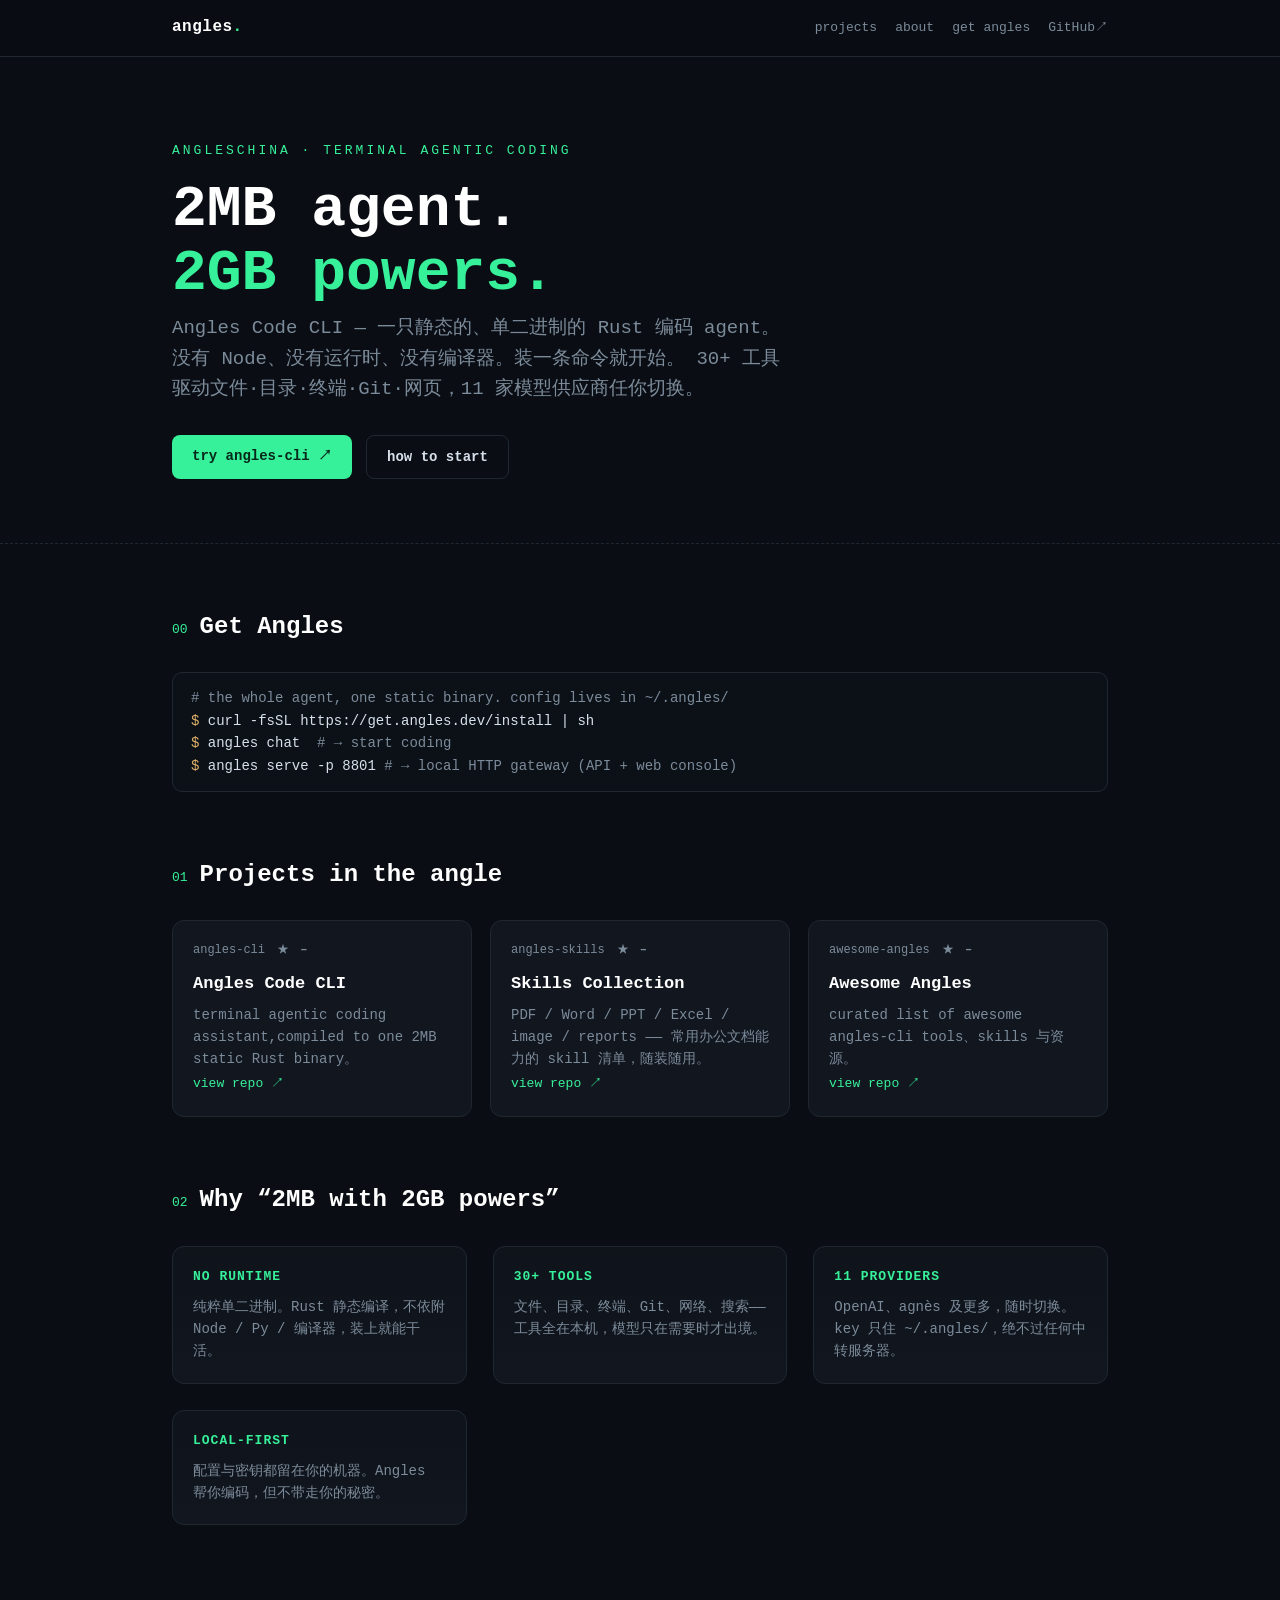
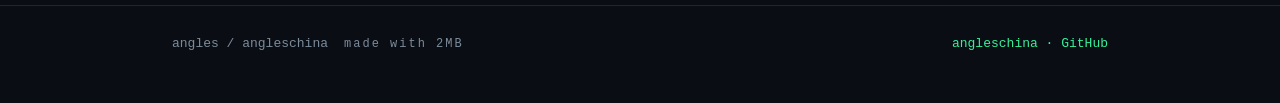
==== index.html @ 816b6ffa "org landing page for angleschina" ====
<!doctype html>
<html lang="zh-CN">
<head>
<meta charset="utf-8">
<meta name="viewport" content="width=device-width, initial-scale=1">
<title>Angles — code, uncompiled</title>
<meta name="description" content="Angles Code CLI — 2MB coding agent with 2GB powers. angleschina org home.">
<style>
  :root{
    --bg:#0a0e14; --panel:#11161f; --panel2:#0f141b;
    --fg:#d7e0ea; --dim:#7c8b9a;
    --acc:#37f09a; --acc-dim:#1aa66b; --line:#1f2831;
  }
  *{box-sizing:border-box;margin:0;padding:0}
  html{scroll-behavior:smooth}
  body{background:var(--bg);color:var(--fg);
    font-family:ui-monospace, SFMono-Regular, Menlo, Consolas, "Roboto Mono", monospace;
    line-height:1.6;}
  a{color:var(--acc);text-decoration:none}
  a:hover{text-decoration:underline}
  .wrap{max-width:980px;margin:0 auto;padding:0 22px}

  /* nav */
  header{position:sticky;top:0;z-index:5;
    background:color-mix(in srgb, var(--bg) 88%, transparent);
    backdrop-filter:blur(6px);border-bottom:1px solid var(--line);}
  .nav{display:flex;align-items:center;gap:22px;height:56px;}
  .brand{font-weight:700;letter-spacing:.5px;color:#fff}
  .brand .dot{color:var(--acc)}
  .navlinks{margin-left:auto;display:flex;gap:18px;font-size:13px}
  .navlinks a{color:var(--dim)}
  .navlinks a:hover{color:var(--fg)}

  /* hero */
  .hero{padding:84px 0 64px;border-bottom:1px dashed var(--line)}
  .kicker{color:var(--acc);font-size:13px;letter-spacing:3px}
  h1{font-size:clamp(34px,7vw,58px);line-height:1.1;
     color:#fff;margin:16px 0 8px;font-weight:800}
  h1 .grn{color:var(--acc)}
  .sub{color:var(--dim);font-size:clamp(15px,2.4vw,19px);max-width:620px}
  .cta{display:flex;gap:14px;margin-top:30px;flex-wrap:wrap}
  .btn{display:inline-block;padding:10px 20px;border-radius:8px;font-weight:600;font-size:14px}
  .btn.primary{background:var(--acc);color:#06281a}
  .btn.ghost{border:1px solid var(--line);color:var(--fg)}
  .btn.ghost:hover{background:var(--panel2)}

  /* install */
  .code{background:#0c1118;border:1px solid var(--line);border-radius:10px;
    padding:14px 18px;overflow-x:auto;margin-top:8px;font-size:14px}
  .code .cm{color:var(--dim)}
  .code .pr{color:#e0b26a}

  /* section heading */
  .sec{margin:64px 0 26px;display:flex;align-items:baseline;gap:12px}
  .sec h2{color:#fff;font-size:24px}
  .sec .idx{color:var(--acc);font-size:13px}

  /* cards */
  .cards{display:grid;grid-template-columns:repeat(auto-fit,minmax(260px,1fr));gap:18px}
  .card{background:var(--panel);border:1px solid var(--line);border-radius:12px;
    padding:20px;transition:transform .15s ease, border-color .15s ease}
  .card:hover{transform:translateY(-3px);border-color:var(--acc-dim)}
  .card h3{margin:8px 0 6px;font-size:17px;color:#fff}
  .card .meta{display:flex;gap:12px;color:var(--dim);font-size:12px;margin-bottom:10px}
  .card p{color:var(--dim);font-size:14px;min-height:44px}
  .card a.more{font-size:13px}

  /* about / philosophy */
  .about{display:grid;grid-template-columns:repeat(auto-fit,minmax(240px,1fr));gap:26px}
  .tile{border:1px solid var(--line);border-radius:12px;padding:20px;background:
    linear-gradient(180deg,var(--panel2),var(--panel))}
  .tile b{color:var(--acc);display:block;margin-bottom:8px;font-size:13px;
    letter-spacing:1px}
  .tile span{display:block;color:var(--dim);font-size:14px}

  footer{border-top:1px solid var(--line);margin-top:80px;padding:28px 0 48px;
    color:var(--dim);font-size:13px}
  footer .wrap{display:flex;flex-wrap:wrap;gap:16px;align-items:center}
  .pull{color:var(--dim);letter-spacing:2px;font-size:12px}
  .starcount{color:var(--dim);font-size:12px}

  @media(max-width:640px){
    .navlinks{font-size:12px;gap:12px}
    .sub{max-width:100%}
  }
</style>
</head>
<body>

<header>
  <div class="wrap nav">
    <div class="brand">angles<span class="dot">.</span></div>
    <nav class="navlinks">
      <a href="#projects">projects</a>
      <a href="#about">about</a>
      <a href="#start">get angles</a>
      <a href="https://github.com/angleschina">GitHub&nearr;</a>
    </nav>
  </div>
</header>

<section class="hero">
  <div class="wrap">
    <div class="kicker">ANGLESCHINA · TERMINAL AGENTIC CODING</div>
    <h1>2MB agent.<br><span class="grn">2GB powers.</span></h1>
    <p class="sub">Angles Code CLI — 一只静态的、单二进制的 Rust 编码 agent。
    没有 Node、没有运行时、没有编译器。装一条命令就开始。
    30+ 工具驱动文件·目录·终端·Git·网页，11 家模型供应商任你切换。</p>
    <div class="cta">
      <a class="btn primary" href="https://github.com/angleschina/angles-cli" id="cta-cli">try angles-cli &nearr;</a>
      <a class="btn ghost" href="#start">how to start</a>
    </div>
  </div>
</section>

<section id="start">
  <div class="wrap">
    <div class="sec"><span class="idx">00</span><h2>Get Angles</h2></div>
    <div class="code">
      <span class="cm"># the whole agent, one static binary. config lives in ~/.angles/</span><br>
      <span class="pr">$</span> curl -fsSL https://get.angles.dev/install | sh<br>
      <span class="pr">$</span> angles chat<span class="cm">   &nbsp;# → start coding</span><br>
      <span class="pr">$</span> angles serve -p 8801<span class="cm">  # → local HTTP gateway (API + web console)</span>
    </div>
  </div>
</section>

<section id="projects">
  <div class="wrap">
    <div class="sec"><span class="idx">01</span><h2>Projects in the angle</h2></div>
    <div class="cards">
      <div class="card">
        <div class="meta"><span>angles-cli</span><span class="pull">★ <b data-repo="angles-cli">–</b></span></div>
        <h3>Angles Code CLI</h3>
        <p>terminal agentic coding assistant,compiled to one 2MB static Rust binary。</p>
        <a class="more" href="https://github.com/angleschina/angles-cli">view repo &nearr;</a>
      </div>
      <div class="card">
        <div class="meta"><span>angles-skills</span><span class="pull">★ <b data-repo="angles-skills">–</b></span></div>
        <h3>Skills Collection</h3>
        <p>PDF / Word / PPT / Excel / image / reports —— 常用办公文档能力的 skill 清单，随装随用。</p>
        <a class="more" href="https://github.com/angleschina/angles-skills">view repo &nearr;</a>
      </div>
      <div class="card">
        <div class="meta"><span>awesome-angles</span><span class="pull">★ <b data-repo="awesome-angles">–</b></span></div>
        <h3>Awesome Angles</h3>
        <p>curated list of awesome angles-cli tools、skills 与资源。</p>
        <a class="more" href="https://github.com/angleschina/awesome-angles">view repo &nearr;</a>
      </div>
    </div>
  </div>
</section>

<section id="about">
  <div class="wrap">
    <div class="sec"><span class="idx">02</span><h2>Why &ldquo;2MB with 2GB powers&rdquo;</h2></div>
    <div class="about">
      <div class="tile"><b>NO RUNTIME</b><span>纯粹单二进制。Rust 静态编译，不依附 Node / Py / 编译器，装上就能干活。</span></div>
      <div class="tile"><b>30+ TOOLS</b><span>文件、目录、终端、Git、网络、搜索——工具全在本机，模型只在需要时才出境。</span></div>
      <div class="tile"><b>11 PROVIDERS</b><span>OpenAI、agnès 及更多，随时切换。key 只住 ~/.angles/，绝不过任何中转服务器。</span></div>
      <div class="tile"><b>LOCAL-FIRST</b><span>配置与密钥都留在你的机器。Angles 帮你编码，但不带走你的秘密。</span></div>
    </div>
  </div>
</section>

<footer>
  <div class="wrap">
    <span>angles / angleschina<span class="starcount"></span></span>
    <span class="pull" aria-hidden="true">made with 2MB</span>
    <a href="https://github.com/angleschina" style="margin-left:auto">angleschina · GitHub</a>
  </div>
</footer>

<script>
  // 渐进增强：从 GitHub API 拉取各仓库 star 数填充于卡内
  const repos = ['angles-cli','angles-skills','awesome-angles'];
  repos.forEach(r => {
    fetch('https://api.github.com/repos/angleschina/'+r)
      .then(x=>x.json())
      .then(j=>{const el=document.querySelector(`[data-repo="${r}"]`);
         if(el&&j.stargazers_count!=null)el.textContent=j.stargazers_count;})
      .catch(()=>{});
  });
</script>
</body>
</html>
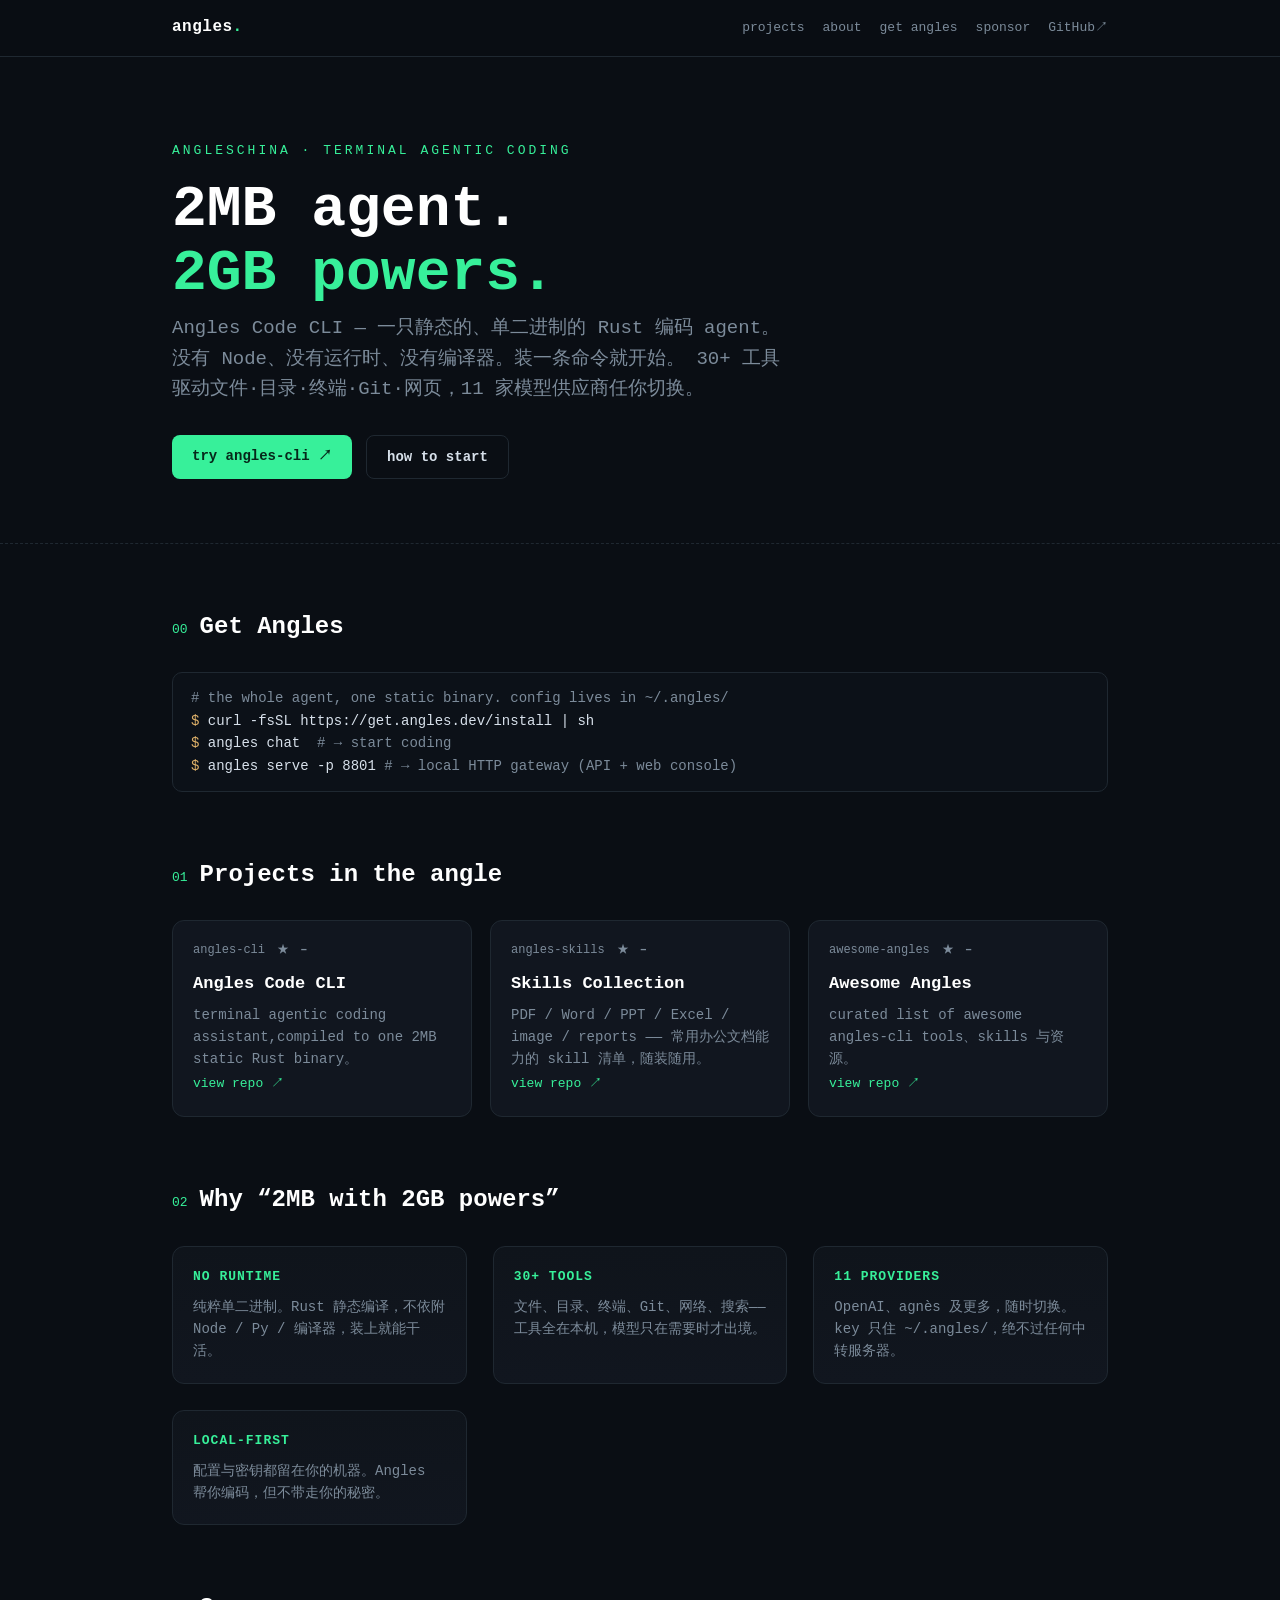
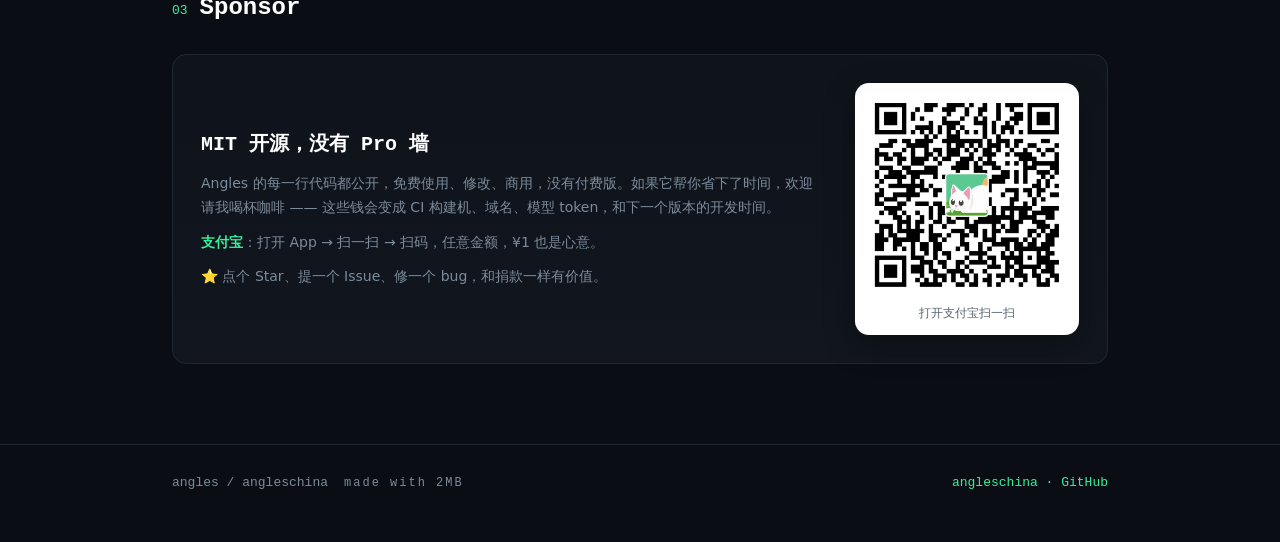
==== commit 72709249: "feat: add sponsor section with Alipay QR" ====
--- a/index.html
+++ b/index.html
@@ -79,9 +79,25 @@
   .pull{color:var(--dim);letter-spacing:2px;font-size:12px}
   .starcount{color:var(--dim);font-size:12px}
 
+  /* sponsor */
+  .sponsor{display:grid;grid-template-columns:1fr auto;gap:36px;align-items:center;
+    border:1px solid var(--line);border-radius:14px;padding:28px;
+    background:linear-gradient(180deg,var(--panel2),var(--panel))}
+  .sponsor h3{color:#fff;font-size:20px;margin-bottom:4px}
+  .sponsor p{color:var(--dim);font-size:14px;margin-top:10px;
+    font-family:ui-sans-serif,system-ui,-apple-system,sans-serif;line-height:1.75}
+  .sponsor p b{color:var(--acc)}
+  .qr{background:#fff;border-radius:14px;padding:12px;width:224px;flex:none;
+    box-shadow:0 10px 30px rgba(0,0,0,.35)}
+  .qr img{display:block;width:200px;height:200px;border-radius:6px}
+  .qr figcaption{color:#5a6472;font-size:12px;text-align:center;padding-top:9px;
+    font-family:ui-sans-serif,system-ui,-apple-system,sans-serif}
+
   @media(max-width:640px){
     .navlinks{font-size:12px;gap:12px}
     .sub{max-width:100%}
+    .sponsor{grid-template-columns:1fr;gap:22px}
+    .qr{margin:0 auto}
   }
 </style>
 </head>
@@ -94,6 +110,7 @@
       <a href="#projects">projects</a>
       <a href="#about">about</a>
       <a href="#start">get angles</a>
+      <a href="#donate">sponsor</a>
       <a href="https://github.com/angleschina">GitHub&nearr;</a>
     </nav>
   </div>
@@ -159,6 +176,24 @@
       <div class="tile"><b>30+ TOOLS</b><span>文件、目录、终端、Git、网络、搜索——工具全在本机，模型只在需要时才出境。</span></div>
       <div class="tile"><b>11 PROVIDERS</b><span>OpenAI、agnès 及更多，随时切换。key 只住 ~/.angles/，绝不过任何中转服务器。</span></div>
       <div class="tile"><b>LOCAL-FIRST</b><span>配置与密钥都留在你的机器。Angles 帮你编码，但不带走你的秘密。</span></div>
+    </div>
+  </div>
+</section>
+
+<section id="donate">
+  <div class="wrap">
+    <div class="sec"><span class="idx">03</span><h2>Sponsor</h2></div>
+    <div class="sponsor">
+      <div>
+        <h3>MIT 开源，没有 Pro 墙</h3>
+        <p>Angles 的每一行代码都公开，免费使用、修改、商用，没有付费版。如果它帮你省下了时间，欢迎请我喝杯咖啡 —— 这些钱会变成 CI 构建机、域名、模型 token，和下一个版本的开发时间。</p>
+        <p><b>支付宝</b>：打开 App → 扫一扫 → 扫码，任意金额，¥1 也是心意。</p>
+        <p>⭐ 点个 Star、提一个 Issue、修一个 bug，和捐款一样有价值。</p>
+      </div>
+      <figure class="qr">
+        <img src="assets/alipay-qr.png" alt="支付宝赞赏码" width="200" height="200">
+        <figcaption>打开支付宝扫一扫</figcaption>
+      </figure>
     </div>
   </div>
 </section>
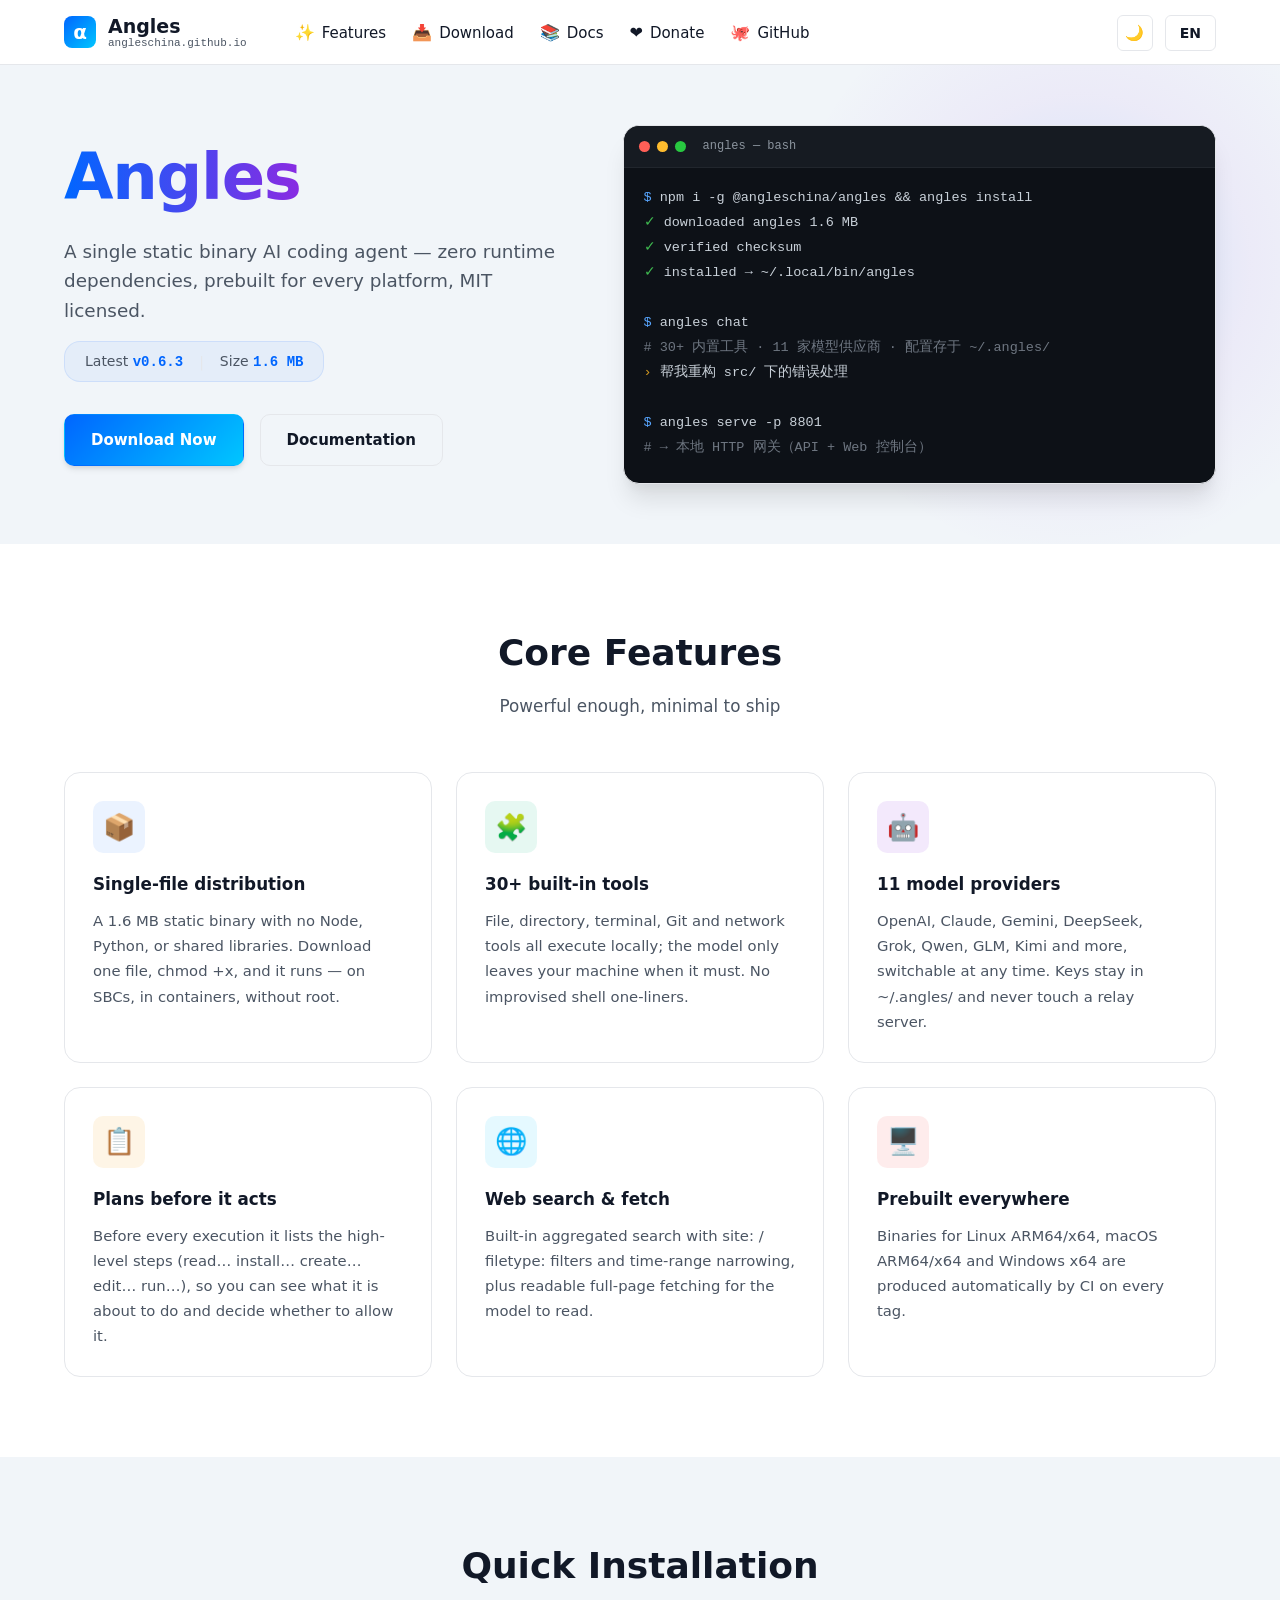
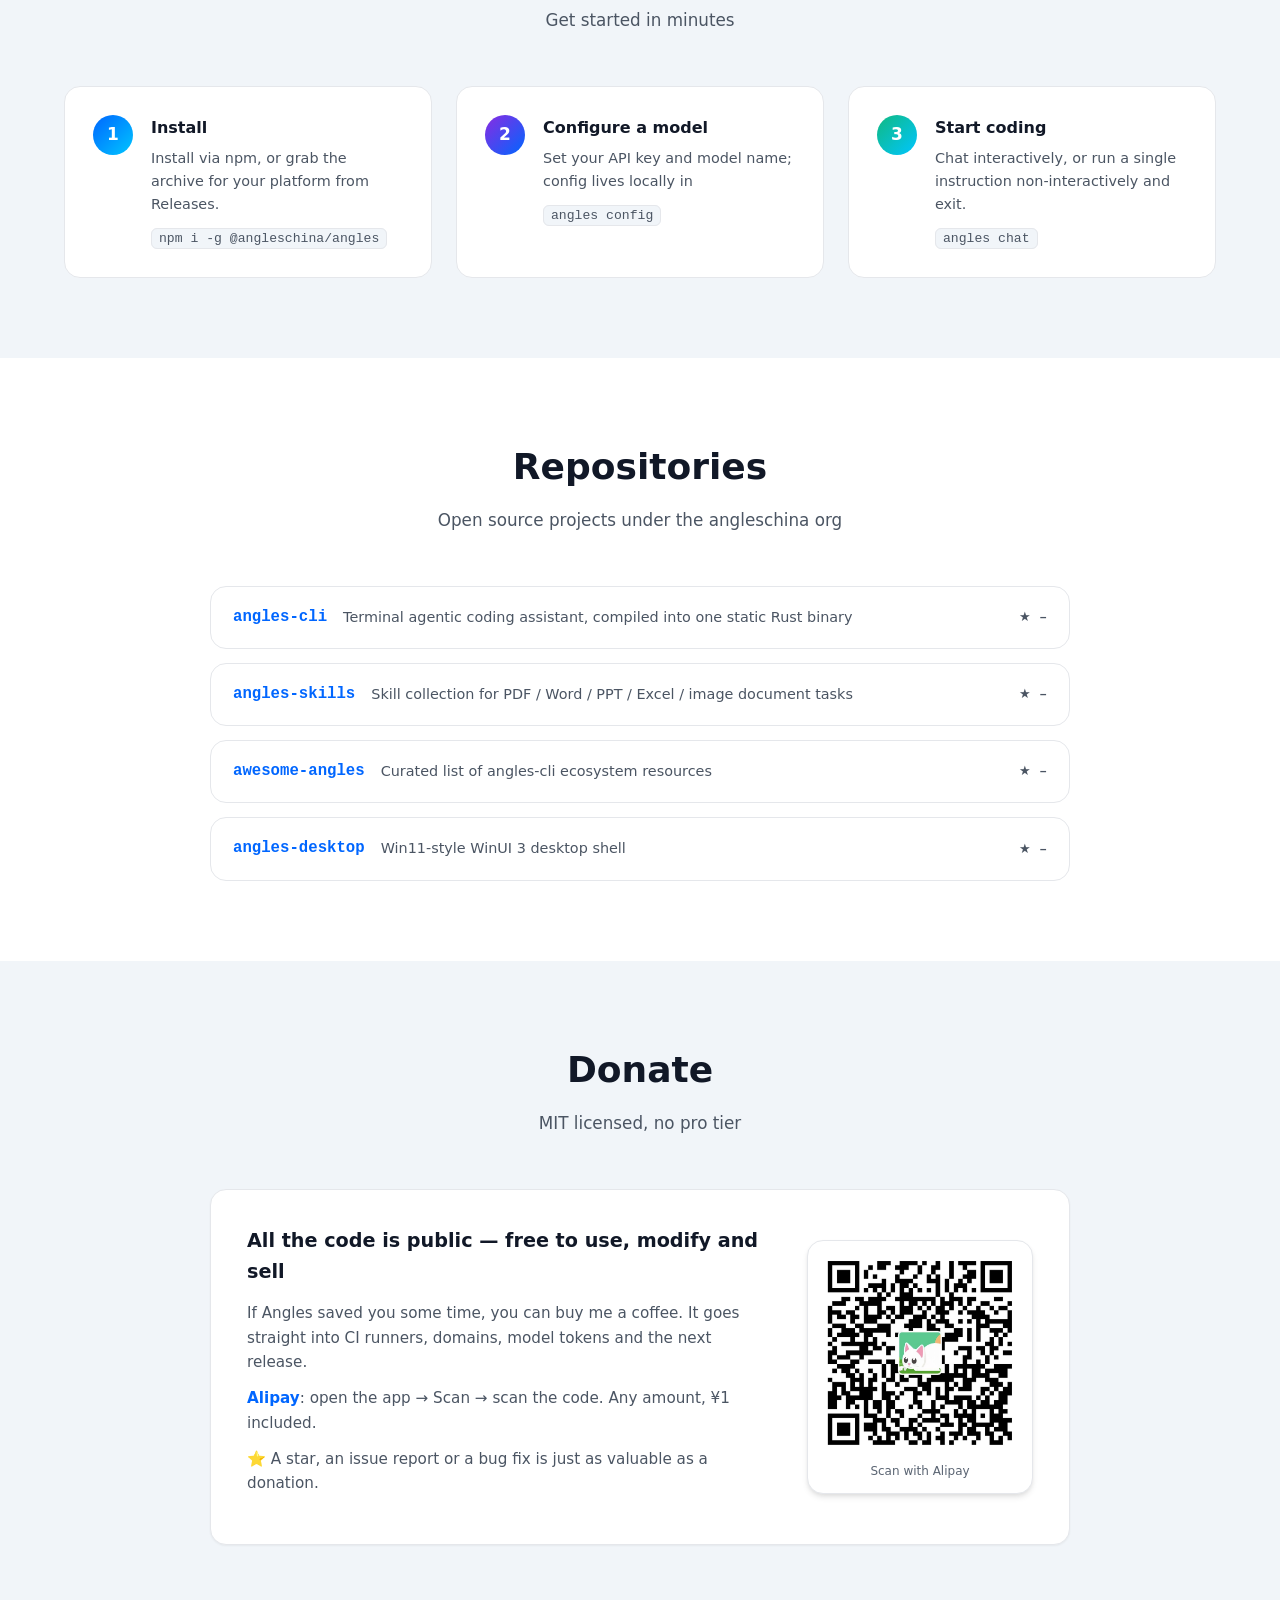
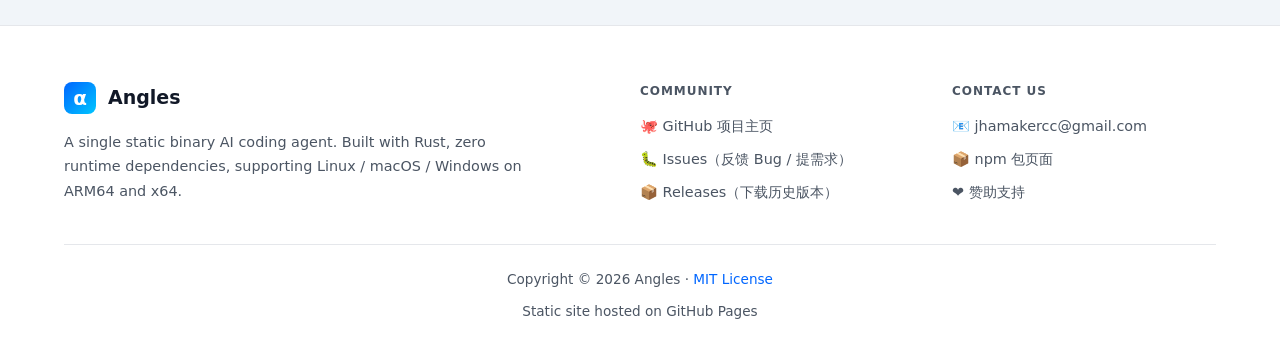
==== commit 21386cea: "style: redesign landing page in wslui.com style - 浅色底 + 蓝色主色设计系统（CSS 变量，含暗色主题） - 顶栏：logo + emoji 导航 " ====
--- a/index.html
+++ b/index.html
@@ -1,221 +1,415 @@
 <!doctype html>
-<html lang="zh-CN">
+<html lang="zh-CN" data-theme="light">
 <head>
 <meta charset="utf-8">
 <meta name="viewport" content="width=device-width, initial-scale=1">
-<title>Angles — code, uncompiled</title>
-<meta name="description" content="Angles Code CLI — 2MB coding agent with 2GB powers. angleschina org home.">
-<style>
-  :root{
-    --bg:#0a0e14; --panel:#11161f; --panel2:#0f141b;
-    --fg:#d7e0ea; --dim:#7c8b9a;
-    --acc:#37f09a; --acc-dim:#1aa66b; --line:#1f2831;
-  }
-  *{box-sizing:border-box;margin:0;padding:0}
-  html{scroll-behavior:smooth}
-  body{background:var(--bg);color:var(--fg);
-    font-family:ui-monospace, SFMono-Regular, Menlo, Consolas, "Roboto Mono", monospace;
-    line-height:1.6;}
-  a{color:var(--acc);text-decoration:none}
-  a:hover{text-decoration:underline}
-  .wrap{max-width:980px;margin:0 auto;padding:0 22px}
-
-  /* nav */
-  header{position:sticky;top:0;z-index:5;
-    background:color-mix(in srgb, var(--bg) 88%, transparent);
-    backdrop-filter:blur(6px);border-bottom:1px solid var(--line);}
-  .nav{display:flex;align-items:center;gap:22px;height:56px;}
-  .brand{font-weight:700;letter-spacing:.5px;color:#fff}
-  .brand .dot{color:var(--acc)}
-  .navlinks{margin-left:auto;display:flex;gap:18px;font-size:13px}
-  .navlinks a{color:var(--dim)}
-  .navlinks a:hover{color:var(--fg)}
-
-  /* hero */
-  .hero{padding:84px 0 64px;border-bottom:1px dashed var(--line)}
-  .kicker{color:var(--acc);font-size:13px;letter-spacing:3px}
-  h1{font-size:clamp(34px,7vw,58px);line-height:1.1;
-     color:#fff;margin:16px 0 8px;font-weight:800}
-  h1 .grn{color:var(--acc)}
-  .sub{color:var(--dim);font-size:clamp(15px,2.4vw,19px);max-width:620px}
-  .cta{display:flex;gap:14px;margin-top:30px;flex-wrap:wrap}
-  .btn{display:inline-block;padding:10px 20px;border-radius:8px;font-weight:600;font-size:14px}
-  .btn.primary{background:var(--acc);color:#06281a}
-  .btn.ghost{border:1px solid var(--line);color:var(--fg)}
-  .btn.ghost:hover{background:var(--panel2)}
-
-  /* install */
-  .code{background:#0c1118;border:1px solid var(--line);border-radius:10px;
-    padding:14px 18px;overflow-x:auto;margin-top:8px;font-size:14px}
-  .code .cm{color:var(--dim)}
-  .code .pr{color:#e0b26a}
-
-  /* section heading */
-  .sec{margin:64px 0 26px;display:flex;align-items:baseline;gap:12px}
-  .sec h2{color:#fff;font-size:24px}
-  .sec .idx{color:var(--acc);font-size:13px}
-
-  /* cards */
-  .cards{display:grid;grid-template-columns:repeat(auto-fit,minmax(260px,1fr));gap:18px}
-  .card{background:var(--panel);border:1px solid var(--line);border-radius:12px;
-    padding:20px;transition:transform .15s ease, border-color .15s ease}
-  .card:hover{transform:translateY(-3px);border-color:var(--acc-dim)}
-  .card h3{margin:8px 0 6px;font-size:17px;color:#fff}
-  .card .meta{display:flex;gap:12px;color:var(--dim);font-size:12px;margin-bottom:10px}
-  .card p{color:var(--dim);font-size:14px;min-height:44px}
-  .card a.more{font-size:13px}
-
-  /* about / philosophy */
-  .about{display:grid;grid-template-columns:repeat(auto-fit,minmax(240px,1fr));gap:26px}
-  .tile{border:1px solid var(--line);border-radius:12px;padding:20px;background:
-    linear-gradient(180deg,var(--panel2),var(--panel))}
-  .tile b{color:var(--acc);display:block;margin-bottom:8px;font-size:13px;
-    letter-spacing:1px}
-  .tile span{display:block;color:var(--dim);font-size:14px}
-
-  footer{border-top:1px solid var(--line);margin-top:80px;padding:28px 0 48px;
-    color:var(--dim);font-size:13px}
-  footer .wrap{display:flex;flex-wrap:wrap;gap:16px;align-items:center}
-  .pull{color:var(--dim);letter-spacing:2px;font-size:12px}
-  .starcount{color:var(--dim);font-size:12px}
-
-  /* sponsor */
-  .sponsor{display:grid;grid-template-columns:1fr auto;gap:36px;align-items:center;
-    border:1px solid var(--line);border-radius:14px;padding:28px;
-    background:linear-gradient(180deg,var(--panel2),var(--panel))}
-  .sponsor h3{color:#fff;font-size:20px;margin-bottom:4px}
-  .sponsor p{color:var(--dim);font-size:14px;margin-top:10px;
-    font-family:ui-sans-serif,system-ui,-apple-system,sans-serif;line-height:1.75}
-  .sponsor p b{color:var(--acc)}
-  .qr{background:#fff;border-radius:14px;padding:12px;width:224px;flex:none;
-    box-shadow:0 10px 30px rgba(0,0,0,.35)}
-  .qr img{display:block;width:200px;height:200px;border-radius:6px}
-  .qr figcaption{color:#5a6472;font-size:12px;text-align:center;padding-top:9px;
-    font-family:ui-sans-serif,system-ui,-apple-system,sans-serif}
-
-  @media(max-width:640px){
-    .navlinks{font-size:12px;gap:12px}
-    .sub{max-width:100%}
-    .sponsor{grid-template-columns:1fr;gap:22px}
-    .qr{margin:0 auto}
-  }
-</style>
+<title>Angles — 一个 1.6MB 的 AI 编码 Agent | MIT 开源</title>
+<meta name="description" content="Angles Code CLI — 单文件静态二进制，零运行时依赖，Linux / macOS / Windows / ARM64 全平台，MIT 开源。">
+<link rel="canonical" href="https://angleschina.github.io/">
+
+<meta property="og:type" content="website">
+<meta property="og:site_name" content="Angles">
+<meta property="og:locale" content="zh_CN">
+<meta property="og:locale:alternate" content="en_US">
+<meta property="og:url" content="https://angleschina.github.io/">
+<meta property="og:title" content="Angles — 一个 1.6MB 的 AI 编码 Agent">
+<meta property="og:description" content="MIT 开源。单文件静态二进制，零运行时依赖，Linux / macOS / Windows / ARM64 全平台。">
+<meta property="og:image" content="https://angleschina.github.io/assets/og-cover.png">
+<meta property="og:image:width" content="1200">
+<meta property="og:image:height" content="630">
+<meta property="og:image:alt" content="Angles — MIT-licensed AI coding agent">
+
+<meta name="twitter:card" content="summary_large_image">
+<meta name="twitter:title" content="Angles — 一个 1.6MB 的 AI 编码 Agent">
+<meta name="twitter:description" content="MIT 开源。单文件静态二进制，零运行时依赖，全平台。">
+<meta name="twitter:image" content="https://angleschina.github.io/assets/og-cover.png">
+
+<meta name="theme-color" content="#0066FF">
+<link rel="icon" href="data:image/svg+xml,%3Csvg xmlns='http://www.w3.org/2000/svg' viewBox='0 0 32 32'%3E%3Crect width='32' height='32' rx='7' fill='%230066FF'/%3E%3Ctext x='16' y='24' font-size='22' text-anchor='middle' fill='%23fff' font-family='monospace'%3E%CE%B1%3C/text%3E%3C/svg%3E">
+<link rel="stylesheet" href="style.css">
 </head>
 <body>
 
-<header>
-  <div class="wrap nav">
-    <div class="brand">angles<span class="dot">.</span></div>
-    <nav class="navlinks">
-      <a href="#projects">projects</a>
-      <a href="#about">about</a>
-      <a href="#start">get angles</a>
-      <a href="#donate">sponsor</a>
-      <a href="https://github.com/angleschina">GitHub&nearr;</a>
+<!-- 顶栏 -->
+<header class="header">
+  <div class="container header-inner">
+    <a class="logo" href="/">
+      <span class="logo-mark">α</span>
+      <span class="logo-text">
+        <span class="site-title">Angles</span>
+        <span class="site-url">angleschina.github.io</span>
+      </span>
+    </a>
+
+    <nav class="nav">
+      <a class="nav-link" href="#features"><span class="nav-icon">✨</span><span data-i18n="nav.features">功能</span></a>
+      <a class="nav-link" href="#download"><span class="nav-icon">📥</span><span data-i18n="nav.download">下载</span></a>
+      <a class="nav-link" href="https://angleschina.github.io/angles-cli/docs.html"><span class="nav-icon">📚</span><span data-i18n="nav.docs">文档</span></a>
+      <a class="nav-link" href="#donate"><span class="nav-icon">❤️</span><span data-i18n="nav.donate">赞助</span></a>
+      <a class="nav-link" href="https://github.com/angleschina"><span class="nav-icon">🐙</span><span>GitHub</span></a>
     </nav>
+
+    <div class="header-actions">
+      <button class="icon-btn" id="theme-toggle" aria-label="切换主题">🌙</button>
+      <button class="lang-btn" id="lang-btn" aria-label="切换语言">中文</button>
+    </div>
   </div>
 </header>
 
-<section class="hero">
-  <div class="wrap">
-    <div class="kicker">ANGLESCHINA · TERMINAL AGENTIC CODING</div>
-    <h1>2MB agent.<br><span class="grn">2GB powers.</span></h1>
-    <p class="sub">Angles Code CLI — 一只静态的、单二进制的 Rust 编码 agent。
-    没有 Node、没有运行时、没有编译器。装一条命令就开始。
-    30+ 工具驱动文件·目录·终端·Git·网页，11 家模型供应商任你切换。</p>
-    <div class="cta">
-      <a class="btn primary" href="https://github.com/angleschina/angles-cli" id="cta-cli">try angles-cli &nearr;</a>
-      <a class="btn ghost" href="#start">how to start</a>
-    </div>
-  </div>
-</section>
-
-<section id="start">
-  <div class="wrap">
-    <div class="sec"><span class="idx">00</span><h2>Get Angles</h2></div>
-    <div class="code">
-      <span class="cm"># the whole agent, one static binary. config lives in ~/.angles/</span><br>
-      <span class="pr">$</span> curl -fsSL https://get.angles.dev/install | sh<br>
-      <span class="pr">$</span> angles chat<span class="cm">   &nbsp;# → start coding</span><br>
-      <span class="pr">$</span> angles serve -p 8801<span class="cm">  # → local HTTP gateway (API + web console)</span>
-    </div>
-  </div>
-</section>
-
-<section id="projects">
-  <div class="wrap">
-    <div class="sec"><span class="idx">01</span><h2>Projects in the angle</h2></div>
-    <div class="cards">
-      <div class="card">
-        <div class="meta"><span>angles-cli</span><span class="pull">★ <b data-repo="angles-cli">–</b></span></div>
-        <h3>Angles Code CLI</h3>
-        <p>terminal agentic coding assistant,compiled to one 2MB static Rust binary。</p>
-        <a class="more" href="https://github.com/angleschina/angles-cli">view repo &nearr;</a>
-      </div>
-      <div class="card">
-        <div class="meta"><span>angles-skills</span><span class="pull">★ <b data-repo="angles-skills">–</b></span></div>
-        <h3>Skills Collection</h3>
-        <p>PDF / Word / PPT / Excel / image / reports —— 常用办公文档能力的 skill 清单，随装随用。</p>
-        <a class="more" href="https://github.com/angleschina/angles-skills">view repo &nearr;</a>
-      </div>
-      <div class="card">
-        <div class="meta"><span>awesome-angles</span><span class="pull">★ <b data-repo="awesome-angles">–</b></span></div>
-        <h3>Awesome Angles</h3>
-        <p>curated list of awesome angles-cli tools、skills 与资源。</p>
-        <a class="more" href="https://github.com/angleschina/awesome-angles">view repo &nearr;</a>
-      </div>
-    </div>
-  </div>
-</section>
-
-<section id="about">
-  <div class="wrap">
-    <div class="sec"><span class="idx">02</span><h2>Why &ldquo;2MB with 2GB powers&rdquo;</h2></div>
-    <div class="about">
-      <div class="tile"><b>NO RUNTIME</b><span>纯粹单二进制。Rust 静态编译，不依附 Node / Py / 编译器，装上就能干活。</span></div>
-      <div class="tile"><b>30+ TOOLS</b><span>文件、目录、终端、Git、网络、搜索——工具全在本机，模型只在需要时才出境。</span></div>
-      <div class="tile"><b>11 PROVIDERS</b><span>OpenAI、agnès 及更多，随时切换。key 只住 ~/.angles/，绝不过任何中转服务器。</span></div>
-      <div class="tile"><b>LOCAL-FIRST</b><span>配置与密钥都留在你的机器。Angles 帮你编码，但不带走你的秘密。</span></div>
-    </div>
-  </div>
-</section>
-
-<section id="donate">
-  <div class="wrap">
-    <div class="sec"><span class="idx">03</span><h2>Sponsor</h2></div>
-    <div class="sponsor">
-      <div>
-        <h3>MIT 开源，没有 Pro 墙</h3>
-        <p>Angles 的每一行代码都公开，免费使用、修改、商用，没有付费版。如果它帮你省下了时间，欢迎请我喝杯咖啡 —— 这些钱会变成 CI 构建机、域名、模型 token，和下一个版本的开发时间。</p>
-        <p><b>支付宝</b>：打开 App → 扫一扫 → 扫码，任意金额，¥1 也是心意。</p>
-        <p>⭐ 点个 Star、提一个 Issue、修一个 bug，和捐款一样有价值。</p>
-      </div>
-      <figure class="qr">
-        <img src="assets/alipay-qr.png" alt="支付宝赞赏码" width="200" height="200">
-        <figcaption>打开支付宝扫一扫</figcaption>
-      </figure>
-    </div>
-  </div>
-</section>
-
-<footer>
-  <div class="wrap">
-    <span>angles / angleschina<span class="starcount"></span></span>
-    <span class="pull" aria-hidden="true">made with 2MB</span>
-    <a href="https://github.com/angleschina" style="margin-left:auto">angleschina · GitHub</a>
+<main>
+
+  <!-- Hero -->
+  <section class="hero">
+    <div class="hero-glow"></div>
+    <div class="container hero-content">
+      <div class="hero-text">
+        <h1><span class="gradient-text">Angles</span></h1>
+        <p class="hero-subtitle" data-i18n="hero.subtitle">单文件静态二进制的 AI 编码 Agent —— 零运行时依赖，多平台预编译，MIT 开源。</p>
+        <div class="hero-version">
+          <span class="version-item"><span class="label" data-i18n="hero.version">最新版本</span> <span class="version" id="ver">v0.6.3</span></span>
+          <span class="divider">|</span>
+          <span class="date-item"><span class="label" data-i18n="hero.size">体积</span> <span class="version">1.6 MB</span></span>
+        </div>
+        <div class="hero-buttons">
+          <a class="btn btn-primary" href="#download" data-i18n="hero.cta">立即下载</a>
+          <a class="btn btn-outline" href="https://angleschina.github.io/angles-cli/docs.html" data-i18n="hero.doc">查看文档</a>
+        </div>
+      </div>
+
+      <div class="hero-image">
+        <div class="term">
+          <div class="term-bar">
+            <span class="term-dot r"></span>
+            <span class="term-dot y"></span>
+            <span class="term-dot g"></span>
+            <span class="term-title">angles — bash</span>
+          </div>
+          <div class="term-body"><span class="pr">$</span> npm i -g @angleschina/angles &amp;&amp; angles install
+<span class="ok">✓</span> downloaded angles 1.6 MB
+<span class="ok">✓</span> verified checksum
+<span class="ok">✓</span> installed → ~/.local/bin/angles
+
+<span class="pr">$</span> angles chat
+<span class="cm"># 30+ 内置工具 · 11 家模型供应商 · 配置存于 ~/.angles/</span>
+<span class="out">›</span> 帮我重构 src/ 下的错误处理
+
+<span class="pr">$</span> angles serve -p 8801
+<span class="cm"># → 本地 HTTP 网关（API + Web 控制台）</span></div>
+        </div>
+      </div>
+    </div>
+  </section>
+
+  <!-- 功能 -->
+  <section class="section" id="features">
+    <div class="container">
+      <div class="section-title">
+        <h2 data-i18n="features.title">核心特性</h2>
+        <p data-i18n="features.sub">够用的能力，极简的分发</p>
+      </div>
+
+      <div class="features-grid">
+        <div class="feature-card">
+          <div class="feature-icon">📦</div>
+          <h3 data-i18n="f1.title">单文件分发</h3>
+          <p data-i18n="f1.desc">1.6 MB 静态二进制，不含 Node / Python / 动态库。下载一个文件、chmod +x 就能跑，SBC、容器、无 root 环境都行。</p>
+        </div>
+        <div class="feature-card">
+          <div class="feature-icon green">🧩</div>
+          <h3 data-i18n="f2.title">30+ 内置工具</h3>
+          <p data-i18n="f2.desc">文件、目录、终端、Git、网络六大类工具全在本机执行，模型只在需要时才出境。不做一次性 shell 拼接。</p>
+        </div>
+        <div class="feature-card">
+          <div class="feature-icon purple">🤖</div>
+          <h3 data-i18n="f3.title">11 家模型供应商</h3>
+          <p data-i18n="f3.desc">OpenAI、Claude、Gemini、DeepSeek、Grok、Qwen、GLM、Kimi……随时切换。密钥只留在 ~/.angles/，不过任何中转服务器。</p>
+        </div>
+        <div class="feature-card">
+          <div class="feature-icon orange">📋</div>
+          <h3 data-i18n="f4.title">先出计划再动手</h3>
+          <p data-i18n="f4.desc">每次执行前列出高层操作步骤（读取…安装…创建…编辑…运行…），你能提前看到它准备做什么，再决定放不放行。</p>
+        </div>
+        <div class="feature-card">
+          <div class="feature-icon cyan">🌐</div>
+          <h3 data-i18n="f5.title">联网搜索与抓取</h3>
+          <p data-i18n="f5.desc">内置聚合搜索接口，支持 site: / filetype: 限定与时间范围过滤；可抓取任意页面正文，交给模型阅读。</p>
+        </div>
+        <div class="feature-card">
+          <div class="feature-icon red">🖥️</div>
+          <h3 data-i18n="f6.title">多平台预编译</h3>
+          <p data-i18n="f6.desc">Linux ARM64/x64、macOS ARM64/x64、Windows x64 五个平台的二进制由 CI 在每次打 tag 时自动产出。</p>
+        </div>
+      </div>
+    </div>
+  </section>
+
+  <!-- 安装 -->
+  <section class="section alt" id="download">
+    <div class="container">
+      <div class="section-title">
+        <h2 data-i18n="install.title">快速开始</h2>
+        <p data-i18n="install.sub">几分钟就能跑起来</p>
+      </div>
+
+      <div class="steps">
+        <div class="step">
+          <div class="step-num">1</div>
+          <div>
+            <h3 data-i18n="s1.title">安装</h3>
+            <p data-i18n="s1.desc">通过 npm 安装，或直接从 Releases 下载对应平台的压缩包。</p>
+            <p style="margin-top:10px"><code>npm i -g @angleschina/angles</code></p>
+          </div>
+        </div>
+        <div class="step">
+          <div class="step-num">2</div>
+          <div>
+            <h3 data-i18n="s2.title">配置模型</h3>
+            <p data-i18n="s2.desc">写入 API 密钥与模型名，配置保存在本地 <code>~/.angles/</code>。</p>
+            <p style="margin-top:10px"><code>angles config</code></p>
+          </div>
+        </div>
+        <div class="step">
+          <div class="step-num">3</div>
+          <div>
+            <h3 data-i18n="s3.title">开始编码</h3>
+            <p data-i18n="s3.desc">交互式对话，或非交互式执行单条指令后退出。</p>
+            <p style="margin-top:10px"><code>angles chat</code></p>
+          </div>
+        </div>
+      </div>
+    </div>
+  </section>
+
+  <!-- 项目 -->
+  <section class="section" id="projects">
+    <div class="container">
+      <div class="section-title">
+        <h2 data-i18n="proj.title">仓库</h2>
+        <p data-i18n="proj.sub">angleschina 组织下的开源项目</p>
+      </div>
+
+      <div class="repo-list">
+        <a class="repo" href="https://github.com/angleschina/angles-cli">
+          <span class="repo-name">angles-cli</span>
+          <span class="repo-desc" data-i18n="r1.desc">终端 agentic 编码助手，编译成单个静态 Rust 二进制</span>
+          <span class="repo-star">★ <b data-repo="angles-cli">–</b></span>
+        </a>
+        <a class="repo" href="https://github.com/angleschina/angles-skills">
+          <span class="repo-name">angles-skills</span>
+          <span class="repo-desc" data-i18n="r2.desc">PDF / Word / PPT / Excel / 图片等常用文档能力的 Skill 集合</span>
+          <span class="repo-star">★ <b data-repo="angles-skills">–</b></span>
+        </a>
+        <a class="repo" href="https://github.com/angleschina/awesome-angles">
+          <span class="repo-name">awesome-angles</span>
+          <span class="repo-desc" data-i18n="r3.desc">angles-cli 生态资源精选清单</span>
+          <span class="repo-star">★ <b data-repo="awesome-angles">–</b></span>
+        </a>
+        <a class="repo" href="https://github.com/angleschina/angles-desktop">
+          <span class="repo-name">angles-desktop</span>
+          <span class="repo-desc" data-i18n="r4.desc">Win11 风格的 WinUI 3 桌面外壳</span>
+          <span class="repo-star">★ <b data-repo="angles-desktop">–</b></span>
+        </a>
+      </div>
+    </div>
+  </section>
+
+  <!-- 赞助 -->
+  <section class="section alt" id="donate">
+    <div class="container">
+      <div class="section-title">
+        <h2 data-i18n="donate.title">赞助</h2>
+        <p data-i18n="donate.sub">MIT 开源，没有 Pro 墙</p>
+      </div>
+
+      <div class="donate-card">
+        <div>
+          <h3 data-i18n="donate.h3">所有代码都公开，免费使用、修改、商用</h3>
+          <p data-i18n="donate.p1">如果 Angles 帮你省下了时间，欢迎请我喝杯咖啡 —— 这些钱会变成 CI 构建机、域名、模型 token，和下一个版本的开发时间。</p>
+          <p><span class="em" data-i18n="donate.em">支付宝</span><span data-i18n="donate.p2">：打开 App → 扫一扫 → 扫码。任意金额，¥1 也是心意。</span></p>
+          <p data-i18n="donate.p3">⭐ 点个 Star、提一个 Issue、修一个 bug，和捐款一样有价值。</p>
+        </div>
+        <figure class="qr">
+          <img src="assets/alipay-qr.png" alt="支付宝赞赏码" width="200" height="200">
+          <figcaption data-i18n="donate.qr">打开支付宝扫一扫</figcaption>
+        </figure>
+      </div>
+    </div>
+  </section>
+
+</main>
+
+<!-- 页脚 -->
+<footer class="footer">
+  <div class="container">
+    <div class="footer-grid">
+      <div class="footer-brand">
+        <a href="/">
+          <span class="logo-mark">α</span>
+          <span class="site-title">Angles</span>
+        </a>
+        <p class="footer-description" data-i18n="footer.desc">单文件静态二进制的 AI 编码 Agent。用 Rust 编译，零运行时依赖，支持 Linux / macOS / Windows 与 ARM64 / x64。</p>
+      </div>
+
+      <div class="footer-links">
+        <h4 data-i18n="footer.community">社区</h4>
+        <ul>
+          <li><a href="https://github.com/angleschina/angles-cli">🐙 GitHub 项目主页</a></li>
+          <li><a href="https://github.com/angleschina/angles-cli/issues">🐛 Issues（反馈 Bug / 提需求）</a></li>
+          <li><a href="https://github.com/angleschina/angles-cli/releases">📦 Releases（下载历史版本）</a></li>
+        </ul>
+      </div>
+
+      <div class="footer-links">
+        <h4 data-i18n="footer.contact">联系我们</h4>
+        <ul>
+          <li><a href="mailto:jhamakercc@gmail.com">📧 jhamakercc@gmail.com</a></li>
+          <li><a href="https://www.npmjs.com/package/@angleschina/angles">📦 npm 包页面</a></li>
+          <li><a href="#donate">❤️ 赞助支持</a></li>
+        </ul>
+      </div>
+    </div>
+
+    <div class="footer-bottom">
+      <p>Copyright © <span id="year">2026</span> Angles · <a href="https://github.com/angleschina/angles-cli/blob/main/LICENSE">MIT License</a></p>
+      <p data-i18n="footer.powered">静态站点托管于 GitHub Pages</p>
+    </div>
   </div>
 </footer>
 
 <script>
-  // 渐进增强：从 GitHub API 拉取各仓库 star 数填充于卡内
-  const repos = ['angles-cli','angles-skills','awesome-angles'];
-  repos.forEach(r => {
-    fetch('https://api.github.com/repos/angleschina/'+r)
-      .then(x=>x.json())
-      .then(j=>{const el=document.querySelector(`[data-repo="${r}"]`);
-         if(el&&j.stargazers_count!=null)el.textContent=j.stargazers_count;})
-      .catch(()=>{});
+// ── 年份 ──
+document.getElementById('year').textContent = new Date().getFullYear();
+
+// ── 主题切换 ──
+const root = document.documentElement;
+const themeBtn = document.getElementById('theme-toggle');
+const savedTheme = localStorage.getItem('angles-theme');
+const prefersDark = window.matchMedia('(prefers-color-scheme: dark)').matches;
+const initialTheme = savedTheme || (prefersDark ? 'dark' : 'light');
+setTheme(initialTheme);
+
+function setTheme(t) {
+  root.setAttribute('data-theme', t);
+  themeBtn.textContent = t === 'dark' ? '☀️' : '🌙';
+  localStorage.setItem('angles-theme', t);
+}
+themeBtn.addEventListener('click', () => {
+  setTheme(root.getAttribute('data-theme') === 'dark' ? 'light' : 'dark');
+});
+
+// ── 语言切换 ──
+const I18N = {
+  zh: {
+    'nav.features': '功能', 'nav.download': '下载', 'nav.docs': '文档', 'nav.donate': '赞助',
+    'hero.subtitle': '单文件静态二进制的 AI 编码 Agent —— 零运行时依赖，多平台预编译，MIT 开源。',
+    'hero.version': '最新版本', 'hero.size': '体积',
+    'hero.cta': '立即下载', 'hero.doc': '查看文档',
+    'features.title': '核心特性', 'features.sub': '够用的能力，极简的分发',
+    'f1.title': '单文件分发',
+    'f1.desc': '1.6 MB 静态二进制，不含 Node / Python / 动态库。下载一个文件、chmod +x 就能跑，SBC、容器、无 root 环境都行。',
+    'f2.title': '30+ 内置工具',
+    'f2.desc': '文件、目录、终端、Git、网络六大类工具全在本机执行，模型只在需要时才出境。不做一次性 shell 拼接。',
+    'f3.title': '11 家模型供应商',
+    'f3.desc': 'OpenAI、Claude、Gemini、DeepSeek、Grok、Qwen、GLM、Kimi……随时切换。密钥只留在 ~/.angles/，不过任何中转服务器。',
+    'f4.title': '先出计划再动手',
+    'f4.desc': '每次执行前列出高层操作步骤（读取…安装…创建…编辑…运行…），你能提前看到它准备做什么，再决定放不放行。',
+    'f5.title': '联网搜索与抓取',
+    'f5.desc': '内置聚合搜索接口，支持 site: / filetype: 限定与时间范围过滤；可抓取任意页面正文，交给模型阅读。',
+    'f6.title': '多平台预编译',
+    'f6.desc': 'Linux ARM64/x64、macOS ARM64/x64、Windows x64 五个平台的二进制由 CI 在每次打 tag 时自动产出。',
+    'install.title': '快速开始', 'install.sub': '几分钟就能跑起来',
+    's1.title': '安装', 's1.desc': '通过 npm 安装，或直接从 Releases 下载对应平台的压缩包。',
+    's2.title': '配置模型', 's2.desc': '写入 API 密钥与模型名，配置保存在本地',
+    's3.title': '开始编码', 's3.desc': '交互式对话，或非交互式执行单条指令后退出。',
+    'proj.title': '仓库', 'proj.sub': 'angleschina 组织下的开源项目',
+    'r1.desc': '终端 agentic 编码助手，编译成单个静态 Rust 二进制',
+    'r2.desc': 'PDF / Word / PPT / Excel / 图片等常用文档能力的 Skill 集合',
+    'r3.desc': 'angles-cli 生态资源精选清单',
+    'r4.desc': 'Win11 风格的 WinUI 3 桌面外壳',
+    'donate.title': '赞助', 'donate.sub': 'MIT 开源，没有 Pro 墙',
+    'donate.h3': '所有代码都公开，免费使用、修改、商用',
+    'donate.p1': '如果 Angles 帮你省下了时间，欢迎请我喝杯咖啡 —— 这些钱会变成 CI 构建机、域名、模型 token，和下一个版本的开发时间。',
+    'donate.em': '支付宝', 'donate.p2': '：打开 App → 扫一扫 → 扫码。任意金额，¥1 也是心意。',
+    'donate.p3': '⭐ 点个 Star、提一个 Issue、修一个 bug，和捐款一样有价值。',
+    'donate.qr': '打开支付宝扫一扫',
+    'footer.desc': '单文件静态二进制的 AI 编码 Agent。用 Rust 编译，零运行时依赖，支持 Linux / macOS / Windows 与 ARM64 / x64。',
+    'footer.community': '社区', 'footer.contact': '联系我们', 'footer.powered': '静态站点托管于 GitHub Pages'
+  },
+  en: {
+    'nav.features': 'Features', 'nav.download': 'Download', 'nav.docs': 'Docs', 'nav.donate': 'Donate',
+    'hero.subtitle': 'A single static binary AI coding agent — zero runtime dependencies, prebuilt for every platform, MIT licensed.',
+    'hero.version': 'Latest', 'hero.size': 'Size',
+    'hero.cta': 'Download Now', 'hero.doc': 'Documentation',
+    'features.title': 'Core Features', 'features.sub': 'Powerful enough, minimal to ship',
+    'f1.title': 'Single-file distribution',
+    'f1.desc': 'A 1.6 MB static binary with no Node, Python, or shared libraries. Download one file, chmod +x, and it runs — on SBCs, in containers, without root.',
+    'f2.title': '30+ built-in tools',
+    'f2.desc': 'File, directory, terminal, Git and network tools all execute locally; the model only leaves your machine when it must. No improvised shell one-liners.',
+    'f3.title': '11 model providers',
+    'f3.desc': 'OpenAI, Claude, Gemini, DeepSeek, Grok, Qwen, GLM, Kimi and more, switchable at any time. Keys stay in ~/.angles/ and never touch a relay server.',
+    'f4.title': 'Plans before it acts',
+    'f4.desc': 'Before every execution it lists the high-level steps (read… install… create… edit… run…), so you can see what it is about to do and decide whether to allow it.',
+    'f5.title': 'Web search & fetch',
+    'f5.desc': 'Built-in aggregated search with site: / filetype: filters and time-range narrowing, plus readable full-page fetching for the model to read.',
+    'f6.title': 'Prebuilt everywhere',
+    'f6.desc': 'Binaries for Linux ARM64/x64, macOS ARM64/x64 and Windows x64 are produced automatically by CI on every tag.',
+    'install.title': 'Quick Installation', 'install.sub': 'Get started in minutes',
+    's1.title': 'Install', 's1.desc': 'Install via npm, or grab the archive for your platform from Releases.',
+    's2.title': 'Configure a model', 's2.desc': 'Set your API key and model name; config lives locally in',
+    's3.title': 'Start coding', 's3.desc': 'Chat interactively, or run a single instruction non-interactively and exit.',
+    'proj.title': 'Repositories', 'proj.sub': 'Open source projects under the angleschina org',
+    'r1.desc': 'Terminal agentic coding assistant, compiled into one static Rust binary',
+    'r2.desc': 'Skill collection for PDF / Word / PPT / Excel / image document tasks',
+    'r3.desc': 'Curated list of angles-cli ecosystem resources',
+    'r4.desc': 'Win11-style WinUI 3 desktop shell',
+    'donate.title': 'Donate', 'donate.sub': 'MIT licensed, no pro tier',
+    'donate.h3': 'All the code is public — free to use, modify and sell',
+    'donate.p1': 'If Angles saved you some time, you can buy me a coffee. It goes straight into CI runners, domains, model tokens and the next release.',
+    'donate.em': 'Alipay', 'donate.p2': ': open the app → Scan → scan the code. Any amount, ¥1 included.',
+    'donate.p3': '⭐ A star, an issue report or a bug fix is just as valuable as a donation.',
+    'donate.qr': 'Scan with Alipay',
+    'footer.desc': 'A single static binary AI coding agent. Built with Rust, zero runtime dependencies, supporting Linux / macOS / Windows on ARM64 and x64.',
+    'footer.community': 'COMMUNITY', 'footer.contact': 'CONTACT US', 'footer.powered': 'Static site hosted on GitHub Pages'
+  }
+};
+
+const langBtn = document.getElementById('lang-btn');
+let lang = localStorage.getItem('angles-lang') || (navigator.language.startsWith('zh') ? 'zh' : 'en');
+applyLang(lang);
+
+function applyLang(l) {
+  const dict = I18N[l];
+  document.querySelectorAll('[data-i18n]').forEach(el => {
+    const key = el.getAttribute('data-i18n');
+    if (dict[key]) el.textContent = dict[key];
   });
+  document.documentElement.lang = l === 'zh' ? 'zh-CN' : 'en';
+  langBtn.textContent = l === 'zh' ? '中文' : 'EN';
+  localStorage.setItem('angles-lang', l);
+}
+langBtn.addEventListener('click', () => {
+  lang = lang === 'zh' ? 'en' : 'zh';
+  applyLang(lang);
+});
+
+// ── 仓库 star 数 ──
+['angles-cli', 'angles-skills', 'awesome-angles', 'angles-desktop'].forEach(r => {
+  fetch('https://api.github.com/repos/angleschina/' + r)
+    .then(x => x.json())
+    .then(j => {
+      const el = document.querySelector('[data-repo="' + r + '"]');
+      if (el && j.stargazers_count != null) el.textContent = j.stargazers_count;
+    })
+    .catch(() => {});
+});
+
+// ── 最新版本号 ──
+fetch('https://api.github.com/repos/angleschina/angles-cli/releases/latest')
+  .then(x => x.json())
+  .then(j => {
+    if (j.tag_name) document.getElementById('ver').textContent = j.tag_name;
+  })
+  .catch(() => {});
 </script>
 </body>
 </html>
--- a/style.css
+++ b/style.css
@@ -0,0 +1,550 @@
+/* ==========================================================================
+   Angles — 站点样式
+   设计系统参照 wslui.com 风格：浅色底、蓝色主色、卡片网格、渐变标题
+   ========================================================================== */
+
+:root {
+  /* 主色 */
+  --color-primary: #0066FF;
+  --color-primary-dark: #3385FF;
+  --color-secondary: #00C6FF;
+  --color-accent: #8A2BE2;
+  --color-success: #10B981;
+  --color-warning: #F59E0B;
+  --color-error: #EF4444;
+
+  /* 中性色 */
+  --color-bg: #FFFFFF;
+  --color-bg-secondary: #F1F5F9;
+  --color-text: #111827;
+  --color-text-secondary: #4B5563;
+  --color-border: #E5E7EB;
+  --color-footer-bg: #FFFFFF;
+  --color-footer-text: #111827;
+  --color-muted-bg: #F8FAFC;
+
+  /* 渐变 */
+  --gradient-primary: linear-gradient(135deg, #0066FF 0%, #00C6FF 100%);
+  --gradient-text: linear-gradient(to right, #0066FF, #8A2BE2);
+
+  /* 圆角 */
+  --radius-sm: 6px;
+  --radius-md: 10px;
+  --radius-lg: 16px;
+  --radius-full: 9999px;
+
+  /* 阴影 */
+  --shadow-sm: 0 1px 2px 0 rgba(0, 0, 0, .05);
+  --shadow-md: 0 4px 6px -1px rgba(0, 0, 0, .1), 0 2px 4px -1px rgba(0, 0, 0, .06);
+  --shadow-lg: 0 10px 15px -3px rgba(0, 0, 0, .1), 0 4px 6px -2px rgba(0, 0, 0, .05);
+  --shadow-xl: 0 20px 25px -5px rgba(0, 0, 0, .1), 0 10px 10px -5px rgba(0, 0, 0, .04);
+  --shadow-glow: 0 0 20px rgba(0, 102, 255, .4);
+
+  /* 字体 */
+  --font-sans: "Inter", "Segoe UI Variable", "PingFang SC", "Microsoft YaHei",
+               system-ui, -apple-system, sans-serif;
+  --font-mono: "Cascadia Code", "Fira Code", Consolas, "SF Mono", monospace;
+
+  /* 布局 */
+  --header-height: 65px;
+  --container-max: 1200px;
+}
+
+[data-theme="dark"] {
+  --color-primary: #3385FF;
+  --color-secondary: #00C6FF;
+  --color-bg: #0B0F19;
+  --color-bg-secondary: #111827;
+  --color-muted-bg: #0F1521;
+  --color-text: #F3F4F6;
+  --color-text-secondary: #9CA3AF;
+  --color-border: #1F2937;
+  --color-footer-bg: #0B0F19;
+  --color-footer-text: #F3F4F6;
+  --gradient-text: linear-gradient(to right, #60CDFF, #D094FF);
+  --shadow-md: 0 4px 6px -1px rgba(0, 0, 0, .3), 0 2px 4px -1px rgba(0, 0, 0, .2);
+  --shadow-lg: 0 10px 15px -3px rgba(0, 0, 0, .4), 0 4px 6px -2px rgba(0, 0, 0, .2);
+  --shadow-xl: 0 20px 25px -5px rgba(0, 0, 0, .4), 0 10px 10px -5px rgba(0, 0, 0, .2);
+  --shadow-glow: 0 0 25px rgba(51, 133, 255, .3);
+}
+
+* { margin: 0; padding: 0; box-sizing: border-box; }
+
+html { scroll-behavior: smooth; }
+
+body {
+  font-family: var(--font-sans);
+  background: var(--color-bg);
+  color: var(--color-text);
+  line-height: 1.6;
+  -webkit-font-smoothing: antialiased;
+}
+
+a { color: inherit; text-decoration: none; }
+
+.container {
+  max-width: var(--container-max);
+  margin: 0 auto;
+  padding: 0 24px;
+}
+
+/* ── Header ───────────────────────────────────────────────────────────── */
+
+.header {
+  position: sticky;
+  top: 0;
+  z-index: 100;
+  height: var(--header-height);
+  background: rgba(255, 255, 255, .85);
+  backdrop-filter: saturate(180%) blur(12px);
+  -webkit-backdrop-filter: saturate(180%) blur(12px);
+  border-bottom: 1px solid var(--color-border);
+}
+
+[data-theme="dark"] .header { background: rgba(11, 15, 25, .85); }
+
+.header-inner {
+  height: var(--header-height);
+  display: flex;
+  align-items: center;
+  gap: 24px;
+}
+
+.logo { display: flex; align-items: center; gap: 12px; flex: none; }
+
+.logo-mark {
+  width: 32px;
+  height: 32px;
+  border-radius: 8px;
+  background: var(--gradient-primary);
+  color: #fff;
+  display: grid;
+  place-items: center;
+  font-size: 20px;
+  font-weight: 700;
+  line-height: 1;
+}
+
+.logo-text { display: flex; flex-direction: column; line-height: 1.2; }
+.site-title { font-size: 19px; font-weight: 700; color: var(--color-text); }
+.site-url { font-size: 11px; color: var(--color-text-secondary); font-family: var(--font-mono); }
+
+.nav { display: flex; align-items: center; gap: 26px; margin-left: 24px; }
+
+.nav-link {
+  display: flex;
+  align-items: center;
+  gap: 7px;
+  font-size: 15px;
+  font-weight: 500;
+  color: var(--color-text);
+  transition: color .2s;
+  white-space: nowrap;
+}
+.nav-link:hover { color: var(--color-primary); }
+.nav-icon { font-size: 16px; }
+
+.header-actions { margin-left: auto; display: flex; align-items: center; gap: 12px; }
+
+.icon-btn {
+  width: 36px;
+  height: 36px;
+  border-radius: var(--radius-sm);
+  border: 1px solid var(--color-border);
+  background: transparent;
+  color: var(--color-text);
+  cursor: pointer;
+  display: grid;
+  place-items: center;
+  font-size: 15px;
+  transition: background .2s, border-color .2s;
+}
+.icon-btn:hover { background: var(--color-bg-secondary); border-color: var(--color-primary); }
+
+.lang-btn {
+  height: 36px;
+  padding: 0 14px;
+  border-radius: var(--radius-sm);
+  border: 1px solid var(--color-border);
+  background: transparent;
+  color: var(--color-text);
+  font-size: 14px;
+  font-weight: 600;
+  cursor: pointer;
+  font-family: var(--font-sans);
+}
+.lang-btn:hover { background: var(--color-bg-secondary); }
+
+/* ── Hero ─────────────────────────────────────────────────────────────── */
+
+.hero {
+  position: relative;
+  padding: 60px 0;
+  background: var(--color-bg-secondary);
+  overflow: hidden;
+}
+
+.hero-glow {
+  position: absolute;
+  top: -100px;
+  right: -100px;
+  width: 600px;
+  height: 600px;
+  border-radius: 50%;
+  background: radial-gradient(circle, rgba(0, 102, 255, .15) 0%, rgba(138, 43, 226, .05) 40%, transparent 70%);
+  pointer-events: none;
+}
+
+.hero-content {
+  position: relative;
+  z-index: 1;
+  display: grid;
+  grid-template-columns: 1fr 1.2fr;
+  gap: 64px;
+  align-items: center;
+}
+
+.hero h1 {
+  font-size: clamp(2.4rem, 5vw, 4rem);
+  font-weight: 800;
+  line-height: 1.1;
+  letter-spacing: -.02em;
+  margin-bottom: 24px;
+}
+
+.gradient-text {
+  background: var(--gradient-text);
+  -webkit-background-clip: text;
+  background-clip: text;
+  -webkit-text-fill-color: transparent;
+  color: transparent;
+  display: inline-block;
+}
+
+.hero-subtitle {
+  font-size: 1.15rem;
+  color: var(--color-text-secondary);
+  margin-bottom: 16px;
+  max-width: 540px;
+}
+
+.hero-version {
+  display: inline-flex;
+  align-items: center;
+  gap: 16px;
+  padding: 8px 20px;
+  margin-bottom: 32px;
+  background: rgba(0, 102, 255, .05);
+  border: 1px solid rgba(0, 102, 255, .1);
+  border-radius: var(--radius-lg);
+  font-size: .875rem;
+}
+.hero-version .label { color: var(--color-text-secondary); font-weight: 500; }
+.hero-version .version { color: var(--color-primary); font-weight: 600; font-family: var(--font-mono); }
+.hero-version .divider { color: var(--color-border); }
+
+.hero-buttons { display: flex; gap: 16px; flex-wrap: wrap; }
+
+.btn {
+  display: inline-flex;
+  align-items: center;
+  gap: 8px;
+  padding: 13px 26px;
+  border-radius: var(--radius-md);
+  font-size: 15px;
+  font-weight: 600;
+  cursor: pointer;
+  border: 1px solid transparent;
+  transition: transform .2s, box-shadow .2s, background .2s;
+}
+.btn-primary {
+  background: var(--gradient-primary);
+  color: #fff;
+  box-shadow: var(--shadow-md);
+}
+.btn-primary:hover { transform: translateY(-2px); box-shadow: var(--shadow-glow); }
+.btn-outline {
+  background: transparent;
+  color: var(--color-text);
+  border-color: var(--color-border);
+}
+.btn-outline:hover { border-color: var(--color-primary); color: var(--color-primary); }
+
+/* 终端窗口 */
+.term {
+  border-radius: var(--radius-lg);
+  overflow: hidden;
+  box-shadow: var(--shadow-xl);
+  background: #0d1117;
+  border: 1px solid var(--color-border);
+}
+.term-bar {
+  display: flex;
+  align-items: center;
+  gap: 7px;
+  padding: 11px 15px;
+  background: #161b22;
+  border-bottom: 1px solid #21262d;
+}
+.term-dot { width: 11px; height: 11px; border-radius: 50%; }
+.term-dot.r { background: #ff5f57; }
+.term-dot.y { background: #febc2e; }
+.term-dot.g { background: #28c840; }
+.term-title {
+  margin-left: 10px;
+  font-size: 12px;
+  color: #8b949e;
+  font-family: var(--font-mono);
+}
+.term-body {
+  padding: 18px 20px 22px;
+  font-family: var(--font-mono);
+  font-size: 13.5px;
+  line-height: 1.85;
+  color: #c9d1d9;
+  white-space: pre-wrap;
+  word-break: break-word;
+}
+.term-body .pr { color: #58a6ff; }
+.term-body .cm { color: #6e7681; }
+.term-body .ok { color: #3fb950; }
+.term-body .out { color: #d29922; }
+
+/* ── Section ──────────────────────────────────────────────────────────── */
+
+.section { padding: 80px 0; }
+.section.alt { background: var(--color-bg-secondary); }
+
+.section-title { text-align: center; margin-bottom: 52px; }
+.section-title h2 {
+  font-size: clamp(1.8rem, 3vw, 2.25rem);
+  font-weight: 700;
+  margin-bottom: 12px;
+}
+.section-title p { font-size: 1.05rem; color: var(--color-text-secondary); }
+
+/* ── 功能卡片 ─────────────────────────────────────────────────────────── */
+
+.features-grid {
+  display: grid;
+  grid-template-columns: repeat(auto-fit, minmax(300px, 1fr));
+  gap: 24px;
+}
+
+.feature-card {
+  background: var(--color-bg);
+  border: 1px solid var(--color-border);
+  border-radius: var(--radius-lg);
+  padding: 28px;
+  transition: transform .2s, box-shadow .2s, border-color .2s;
+}
+.feature-card:hover {
+  transform: translateY(-4px);
+  box-shadow: var(--shadow-lg);
+  border-color: rgba(0, 102, 255, .3);
+}
+
+.feature-icon {
+  width: 52px;
+  height: 52px;
+  border-radius: var(--radius-md);
+  display: grid;
+  place-items: center;
+  font-size: 26px;
+  margin-bottom: 18px;
+  background: rgba(0, 102, 255, .08);
+}
+.feature-icon.green  { background: rgba(16, 185, 129, .1); }
+.feature-icon.purple { background: rgba(138, 43, 226, .1); }
+.feature-icon.orange { background: rgba(245, 158, 11, .1); }
+.feature-icon.cyan   { background: rgba(0, 198, 255, .1); }
+.feature-icon.red    { background: rgba(239, 68, 68, .1); }
+
+.feature-card h3 { font-size: 1.05rem; font-weight: 700; margin-bottom: 10px; }
+.feature-card p { font-size: .925rem; color: var(--color-text-secondary); line-height: 1.7; }
+
+/* ── 安装步骤 ─────────────────────────────────────────────────────────── */
+
+.steps { display: grid; grid-template-columns: repeat(auto-fit, minmax(280px, 1fr)); gap: 24px; }
+
+.step {
+  background: var(--color-bg);
+  border: 1px solid var(--color-border);
+  border-radius: var(--radius-lg);
+  padding: 28px;
+  display: flex;
+  gap: 18px;
+  align-items: flex-start;
+}
+
+.step-num {
+  flex: none;
+  width: 40px;
+  height: 40px;
+  border-radius: 50%;
+  display: grid;
+  place-items: center;
+  color: #fff;
+  font-weight: 700;
+  font-size: 17px;
+}
+.step:nth-child(1) .step-num { background: var(--gradient-primary); }
+.step:nth-child(2) .step-num { background: linear-gradient(135deg, #8A2BE2, #0066FF); }
+.step:nth-child(3) .step-num { background: linear-gradient(135deg, #10B981, #00C6FF); }
+
+.step h3 { font-size: 1rem; font-weight: 700; margin-bottom: 6px; }
+.step p { font-size: .9rem; color: var(--color-text-secondary); }
+
+.step code {
+  font-family: var(--font-mono);
+  font-size: .82rem;
+  background: var(--color-bg-secondary);
+  border: 1px solid var(--color-border);
+  border-radius: var(--radius-sm);
+  padding: 2px 7px;
+  word-break: break-all;
+}
+
+/* ── 项目列表 ─────────────────────────────────────────────────────────── */
+
+.repo-list { display: flex; flex-direction: column; gap: 14px; max-width: 860px; margin: 0 auto; }
+
+.repo {
+  display: flex;
+  align-items: center;
+  gap: 16px;
+  padding: 18px 22px;
+  background: var(--color-bg);
+  border: 1px solid var(--color-border);
+  border-radius: var(--radius-lg);
+  transition: transform .2s, border-color .2s, box-shadow .2s;
+}
+.repo:hover {
+  transform: translateX(4px);
+  border-color: rgba(0, 102, 255, .35);
+  box-shadow: var(--shadow-md);
+}
+
+.repo-name {
+  font-weight: 700;
+  font-size: .98rem;
+  color: var(--color-primary);
+  font-family: var(--font-mono);
+  flex: none;
+}
+.repo-desc { font-size: .9rem; color: var(--color-text-secondary); flex: 1; }
+.repo-star {
+  flex: none;
+  font-size: .82rem;
+  color: var(--color-text-secondary);
+  font-family: var(--font-mono);
+}
+
+/* ── 赞助 ─────────────────────────────────────────────────────────────── */
+
+.donate-card {
+  max-width: 860px;
+  margin: 0 auto;
+  display: grid;
+  grid-template-columns: 1fr auto;
+  gap: 40px;
+  align-items: center;
+  padding: 36px;
+  background: var(--color-bg);
+  border: 1px solid var(--color-border);
+  border-radius: var(--radius-lg);
+  box-shadow: var(--shadow-sm);
+}
+.donate-card h3 { font-size: 1.2rem; margin-bottom: 14px; }
+.donate-card p { font-size: .95rem; color: var(--color-text-secondary); margin-bottom: 12px; }
+.donate-card .em { color: var(--color-primary); font-weight: 600; }
+
+.qr {
+  background: #fff;
+  border: 1px solid var(--color-border);
+  border-radius: var(--radius-lg);
+  padding: 12px;
+  box-shadow: var(--shadow-md);
+}
+.qr img { display: block; width: 200px; height: 200px; border-radius: var(--radius-sm); }
+.qr figcaption {
+  text-align: center;
+  font-size: 12px;
+  color: #5a6472;
+  padding-top: 9px;
+}
+
+/* ── Footer ───────────────────────────────────────────────────────────── */
+
+.footer {
+  background: var(--color-footer-bg);
+  color: var(--color-footer-text);
+  border-top: 1px solid var(--color-border);
+  padding: 56px 0 32px;
+}
+
+.footer-grid {
+  display: grid;
+  grid-template-columns: 2fr 1fr 1fr;
+  gap: 48px;
+  margin-bottom: 40px;
+}
+
+.footer-brand a { display: flex; align-items: center; gap: 12px; margin-bottom: 16px; }
+.footer-description {
+  font-size: .9rem;
+  color: var(--color-text-secondary);
+  line-height: 1.7;
+  max-width: 480px;
+}
+
+.footer-links h4 {
+  font-size: .75rem;
+  font-weight: 700;
+  letter-spacing: .08em;
+  text-transform: uppercase;
+  color: var(--color-text-secondary);
+  margin-bottom: 14px;
+}
+.footer-links ul { list-style: none; display: flex; flex-direction: column; gap: 10px; }
+.footer-links li a {
+  font-size: .9rem;
+  color: var(--color-text-secondary);
+  display: flex;
+  align-items: center;
+  gap: 8px;
+  transition: color .2s;
+}
+.footer-links li a:hover { color: var(--color-primary); }
+
+.footer-bottom {
+  border-top: 1px solid var(--color-border);
+  padding-top: 24px;
+  display: flex;
+  flex-direction: column;
+  align-items: center;
+  gap: 10px;
+  font-size: .85rem;
+  color: var(--color-text-secondary);
+  text-align: center;
+}
+.footer-bottom a { color: var(--color-primary); }
+
+/* ── 响应式 ───────────────────────────────────────────────────────────── */
+
+@media (max-width: 960px) {
+  .nav { display: none; }
+  .hero-content { grid-template-columns: 1fr; gap: 40px; }
+  .hero-subtitle { max-width: 100%; }
+  .footer-grid { grid-template-columns: 1fr; gap: 32px; }
+  .donate-card { grid-template-columns: 1fr; gap: 26px; }
+  .qr { margin: 0 auto; }
+}
+
+@media (max-width: 640px) {
+  .section { padding: 56px 0; }
+  .hero { padding: 44px 0; }
+  .site-url { display: none; }
+  .term-body { font-size: 12px; }
+  .repo { flex-wrap: wrap; gap: 8px; }
+}
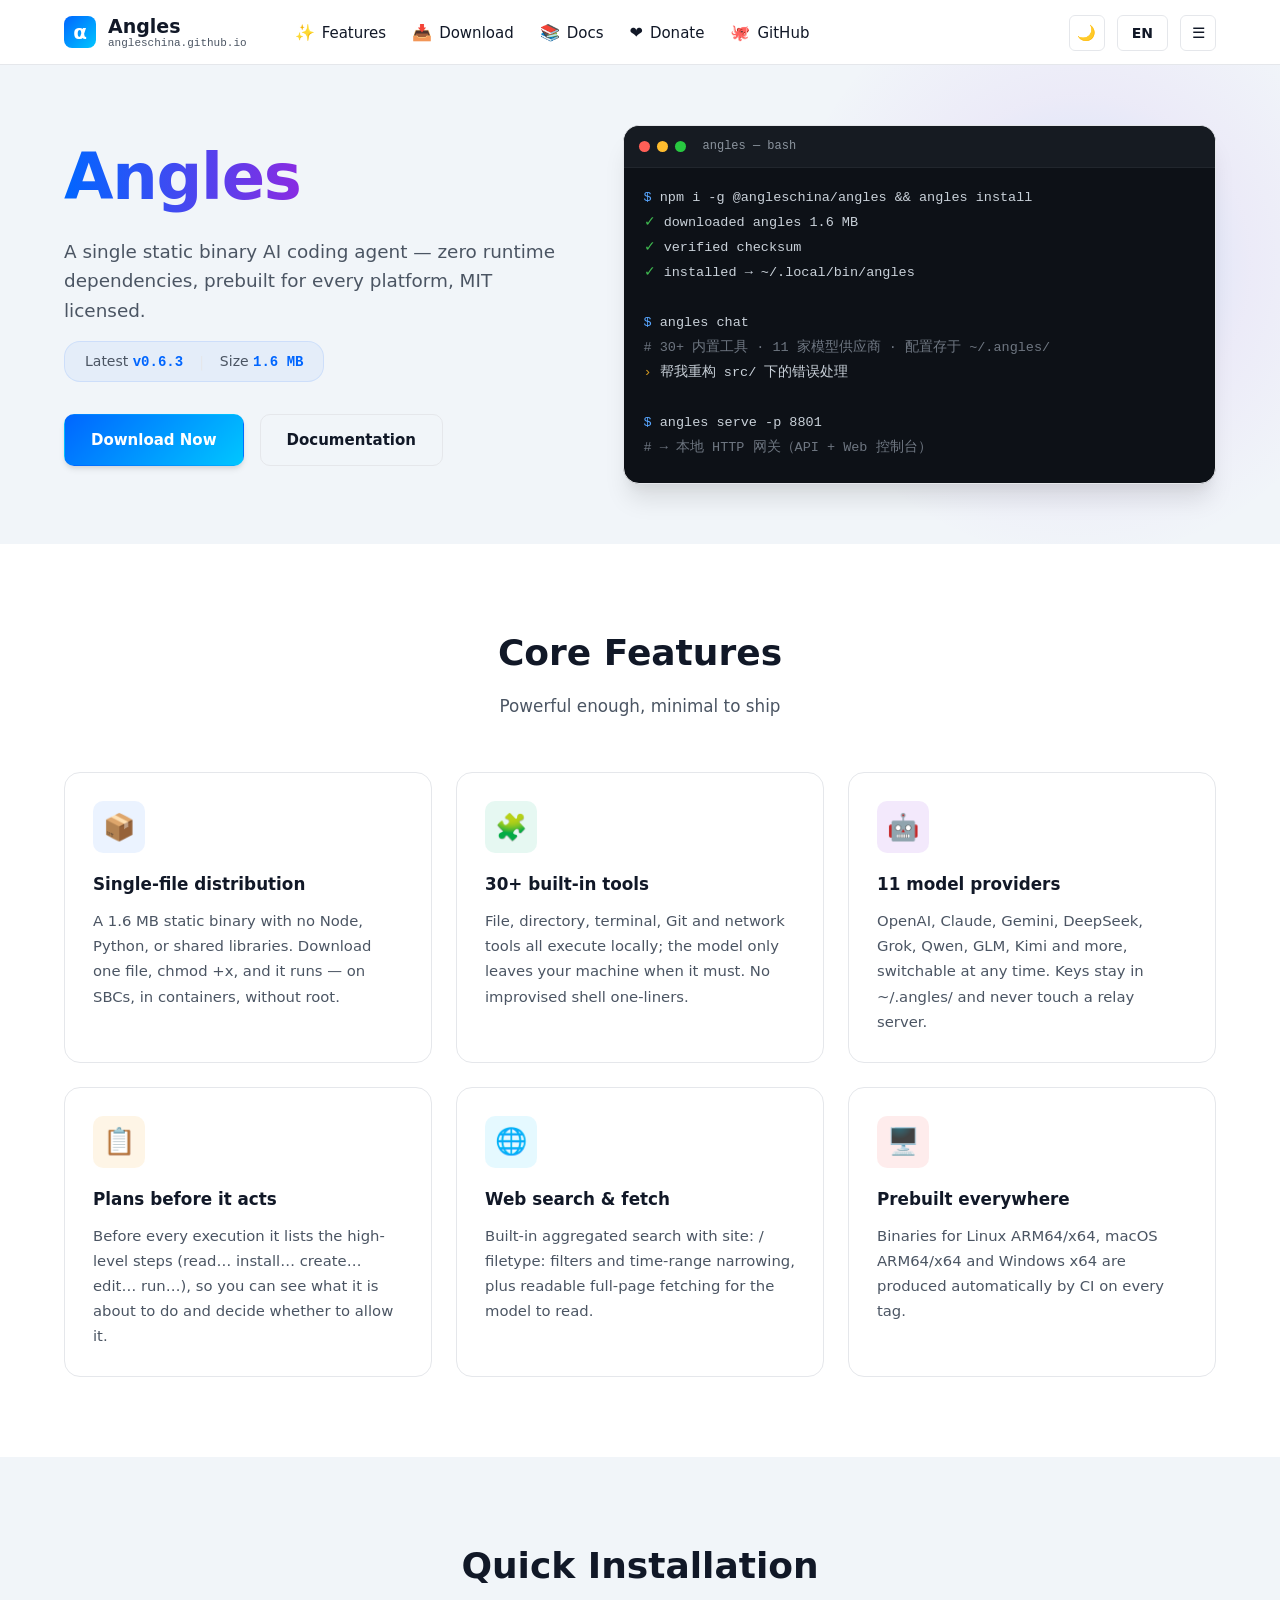
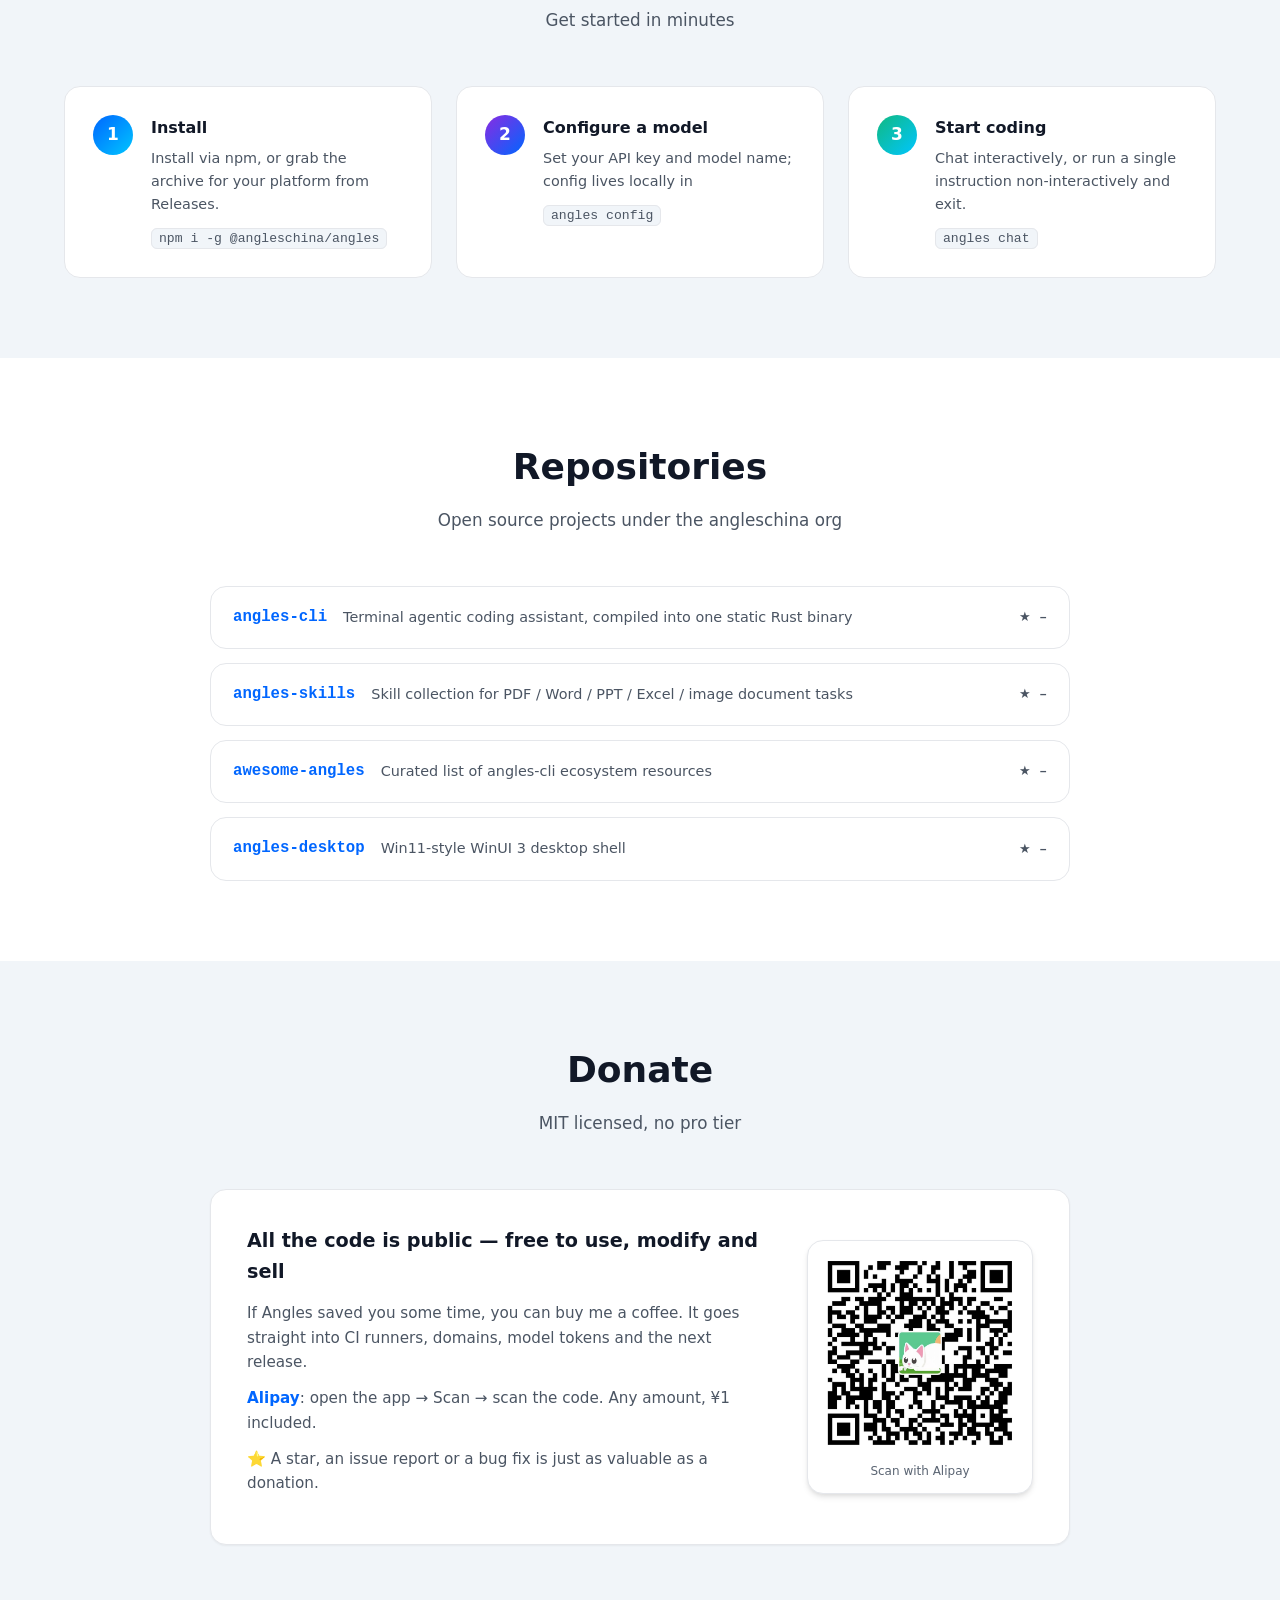
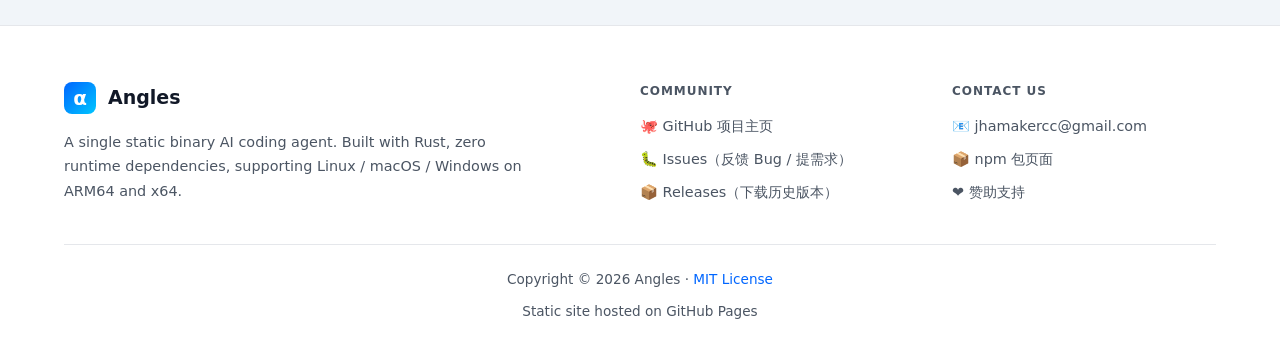
==== commit c29be1f6: "fix(mobile): add hamburger menu and eliminate horizontal overflow - 960px 以下显示 ☰ 按钮，展开全屏下拉菜单（含全部导航项）" ====
--- a/index.html
+++ b/index.html
@@ -52,9 +52,19 @@
     <div class="header-actions">
       <button class="icon-btn" id="theme-toggle" aria-label="切换主题">🌙</button>
       <button class="lang-btn" id="lang-btn" aria-label="切换语言">中文</button>
+      <button class="icon-btn menu-btn" id="menu-btn" aria-label="菜单" aria-expanded="false">☰</button>
     </div>
   </div>
 </header>
+
+<!-- 移动端菜单 -->
+<nav class="mobile-menu" id="mobile-menu">
+  <a href="#features"><span class="nav-icon">✨</span><span data-i18n="nav.features">功能</span></a>
+  <a href="#download"><span class="nav-icon">📥</span><span data-i18n="nav.download">下载</span></a>
+  <a href="https://angleschina.github.io/angles-cli/docs.html"><span class="nav-icon">📚</span><span data-i18n="nav.docs">文档</span></a>
+  <a href="#donate"><span class="nav-icon">❤️</span><span data-i18n="nav.donate">赞助</span></a>
+  <a href="https://github.com/angleschina"><span class="nav-icon">🐙</span><span>GitHub</span></a>
+</nav>
 
 <main>
 
@@ -277,6 +287,22 @@
 </footer>
 
 <script>
+// ── 移动端菜单 ──
+const menuBtn = document.getElementById('menu-btn');
+const mobileMenu = document.getElementById('mobile-menu');
+menuBtn.addEventListener('click', () => {
+  const open = mobileMenu.classList.toggle('open');
+  menuBtn.textContent = open ? '✕' : '☰';
+  menuBtn.setAttribute('aria-expanded', open);
+});
+mobileMenu.querySelectorAll('a').forEach(a => {
+  a.addEventListener('click', () => {
+    mobileMenu.classList.remove('open');
+    menuBtn.textContent = '☰';
+    menuBtn.setAttribute('aria-expanded', 'false');
+  });
+});
+
 // ── 年份 ──
 document.getElementById('year').textContent = new Date().getFullYear();
 
--- a/style.css
+++ b/style.css
@@ -70,7 +70,7 @@
 
 * { margin: 0; padding: 0; box-sizing: border-box; }
 
-html { scroll-behavior: smooth; }
+html { scroll-behavior: smooth; overflow-x: hidden; }
 
 body {
   font-family: var(--font-sans);
@@ -78,6 +78,8 @@
   color: var(--color-text);
   line-height: 1.6;
   -webkit-font-smoothing: antialiased;
+  overflow-x: hidden;
+  width: 100%;
 }
 
 a { color: inherit; text-decoration: none; }
@@ -108,13 +110,15 @@
   display: flex;
   align-items: center;
   gap: 24px;
-}
-
-.logo { display: flex; align-items: center; gap: 12px; flex: none; }
+  min-width: 0;
+}
+
+.logo { display: flex; align-items: center; gap: 12px; flex: none; min-width: 0; }
 
 .logo-mark {
   width: 32px;
   height: 32px;
+  flex: none;
   border-radius: 8px;
   background: var(--gradient-primary);
   color: #fff;
@@ -144,7 +148,37 @@
 .nav-link:hover { color: var(--color-primary); }
 .nav-icon { font-size: 16px; }
 
-.header-actions { margin-left: auto; display: flex; align-items: center; gap: 12px; }
+.header-actions { margin-left: auto; display: flex; align-items: center; gap: 12px; flex: none; }
+
+/* 移动端菜单按钮（桌面隐藏） */
+.menu-btn { display: none; }
+
+/* 移动端下拉菜单 */
+.mobile-menu {
+  display: none;
+  position: fixed;
+  top: var(--header-height);
+  left: 0;
+  right: 0;
+  z-index: 99;
+  background: var(--color-bg);
+  border-bottom: 1px solid var(--color-border);
+  box-shadow: var(--shadow-lg);
+  padding: 8px 0 12px;
+}
+.mobile-menu.open { display: block; }
+.mobile-menu a {
+  display: flex;
+  align-items: center;
+  gap: 10px;
+  padding: 13px 24px;
+  font-size: 15px;
+  font-weight: 500;
+  color: var(--color-text);
+  border-bottom: 1px solid var(--color-border);
+}
+.mobile-menu a:last-child { border-bottom: none; }
+.mobile-menu a:active { background: var(--color-bg-secondary); }
 
 .icon-btn {
   width: 36px;
@@ -534,17 +568,29 @@
 
 @media (max-width: 960px) {
   .nav { display: none; }
+  .menu-btn { display: grid; }
   .hero-content { grid-template-columns: 1fr; gap: 40px; }
   .hero-subtitle { max-width: 100%; }
   .footer-grid { grid-template-columns: 1fr; gap: 32px; }
   .donate-card { grid-template-columns: 1fr; gap: 26px; }
   .qr { margin: 0 auto; }
+  body { overflow-x: hidden; }
 }
 
 @media (max-width: 640px) {
+  .container { padding: 0 18px; }
   .section { padding: 56px 0; }
   .hero { padding: 44px 0; }
   .site-url { display: none; }
+  .site-title { font-size: 17px; }
+  .logo-mark { width: 30px; height: 30px; font-size: 18px; }
+  .nav { gap: 18px; }
   .term-body { font-size: 12px; }
   .repo { flex-wrap: wrap; gap: 8px; }
-}
+  .step { padding: 22px; gap: 14px; }
+  .feature-card { padding: 24px; }
+  .donate-card { padding: 26px; }
+  .qr img { width: 170px; height: 170px; }
+  .hero-version { flex-wrap: wrap; gap: 10px; padding: 8px 16px; font-size: .8rem; }
+  .hero-buttons .btn { flex: 1; justify-content: center; min-width: 130px; }
+}
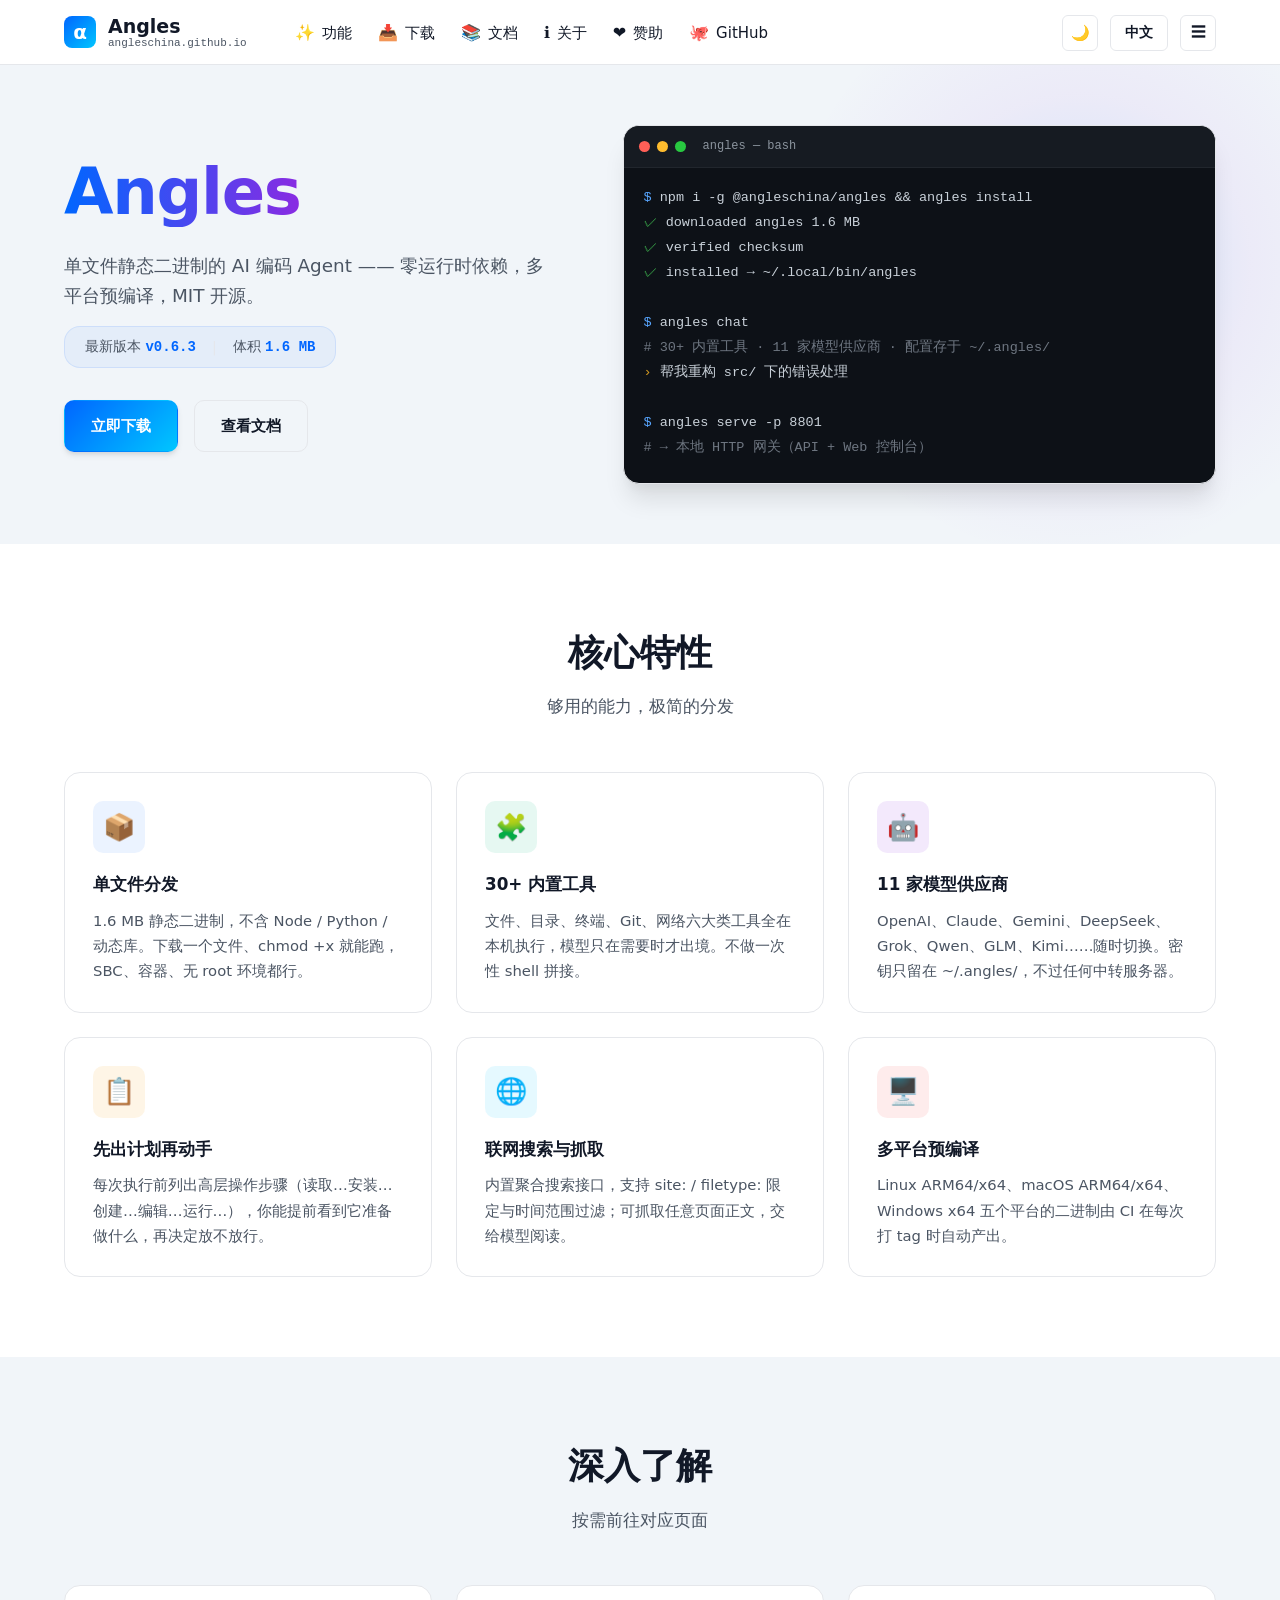
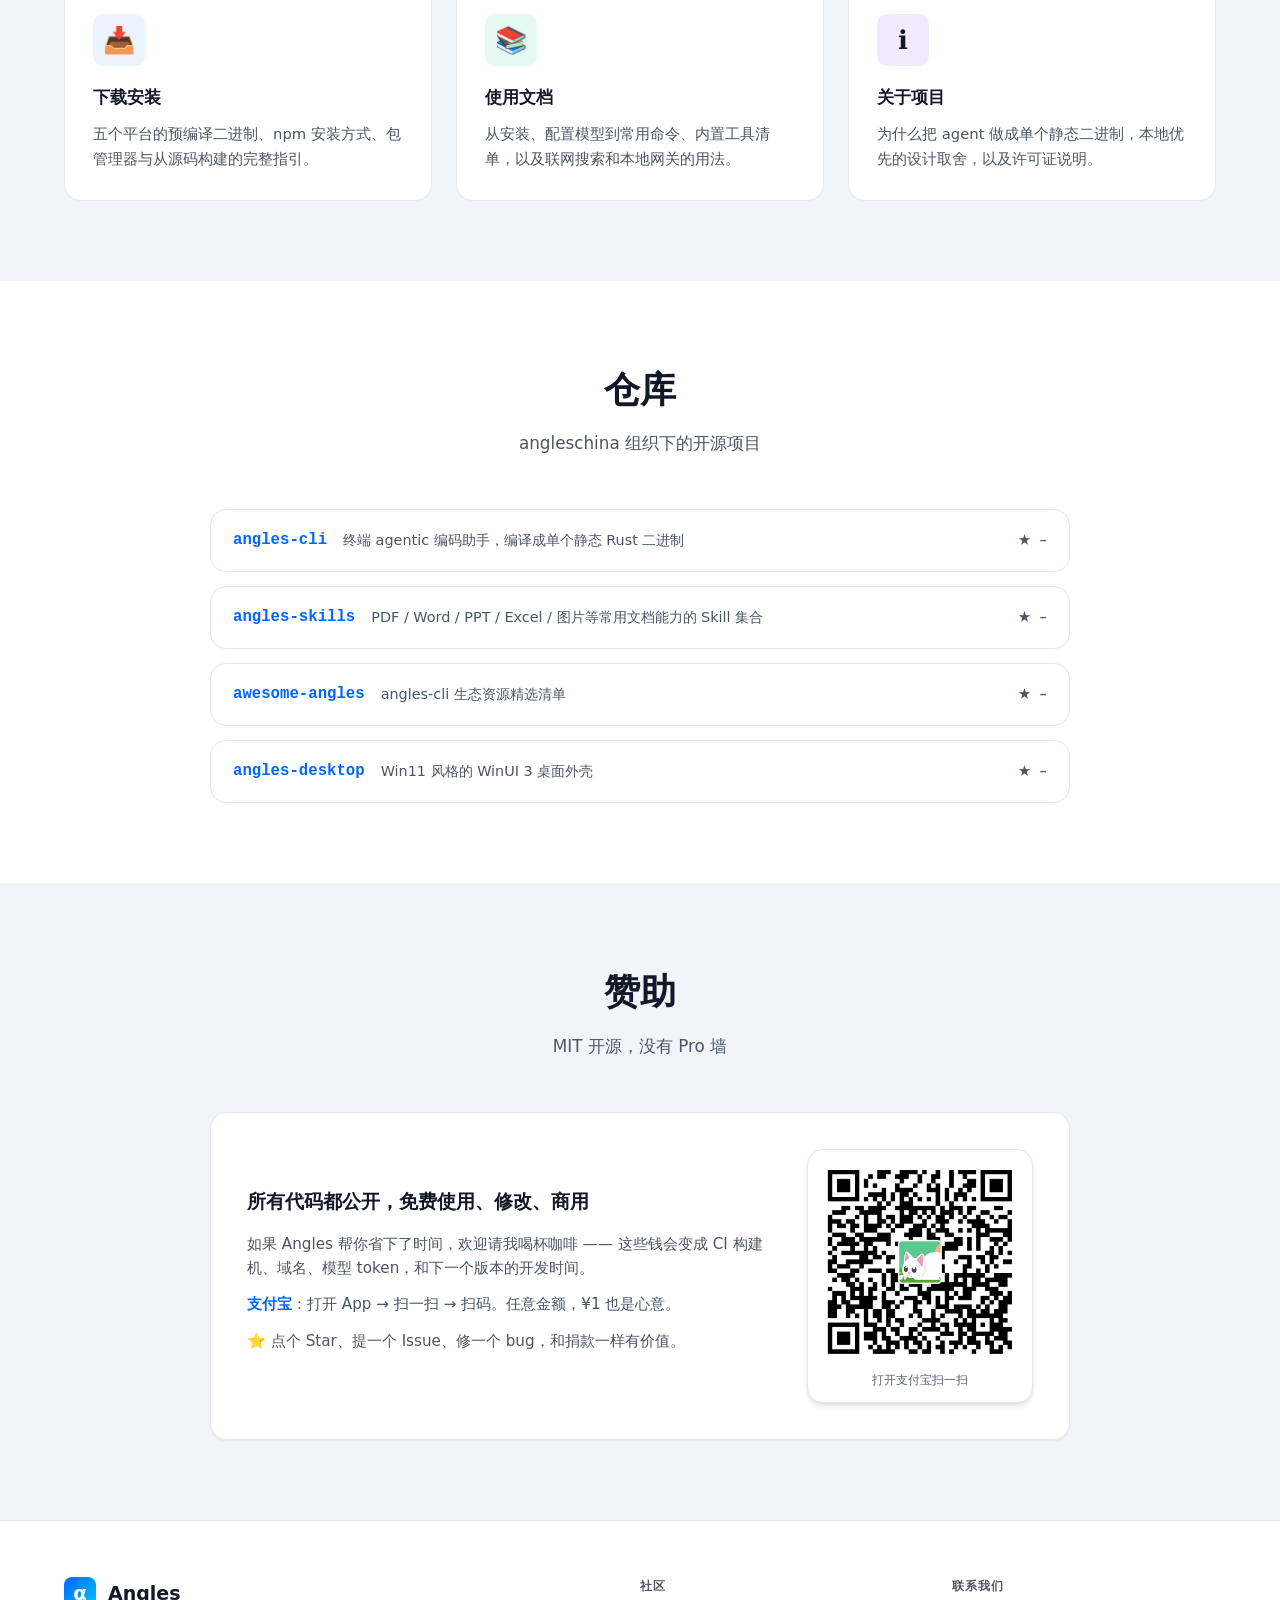
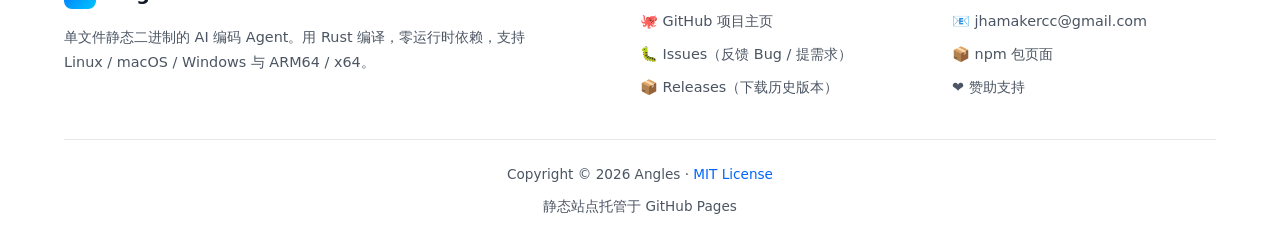
==== commit 024a4dd7: "feat: multi-page site — download / docs / about, shared css+js" ====
--- a/index.html
+++ b/index.html
@@ -27,6 +27,7 @@
 <meta name="theme-color" content="#0066FF">
 <link rel="icon" href="data:image/svg+xml,%3Csvg xmlns='http://www.w3.org/2000/svg' viewBox='0 0 32 32'%3E%3Crect width='32' height='32' rx='7' fill='%230066FF'/%3E%3Ctext x='16' y='24' font-size='22' text-anchor='middle' fill='%23fff' font-family='monospace'%3E%CE%B1%3C/text%3E%3C/svg%3E">
 <link rel="stylesheet" href="style.css">
+<link rel="stylesheet" href="pages.css">
 </head>
 <body>
 
@@ -43,8 +44,9 @@
 
     <nav class="nav">
       <a class="nav-link" href="#features"><span class="nav-icon">✨</span><span data-i18n="nav.features">功能</span></a>
-      <a class="nav-link" href="#download"><span class="nav-icon">📥</span><span data-i18n="nav.download">下载</span></a>
-      <a class="nav-link" href="https://angleschina.github.io/angles-cli/docs.html"><span class="nav-icon">📚</span><span data-i18n="nav.docs">文档</span></a>
+      <a class="nav-link" href="download.html"><span class="nav-icon">📥</span><span data-i18n="nav.download">下载</span></a>
+      <a class="nav-link" href="docs.html"><span class="nav-icon">📚</span><span data-i18n="nav.docs">文档</span></a>
+      <a class="nav-link" href="about.html"><span class="nav-icon">ℹ️</span><span data-i18n="nav.about">关于</span></a>
       <a class="nav-link" href="#donate"><span class="nav-icon">❤️</span><span data-i18n="nav.donate">赞助</span></a>
       <a class="nav-link" href="https://github.com/angleschina"><span class="nav-icon">🐙</span><span>GitHub</span></a>
     </nav>
@@ -60,8 +62,9 @@
 <!-- 移动端菜单 -->
 <nav class="mobile-menu" id="mobile-menu">
   <a href="#features"><span class="nav-icon">✨</span><span data-i18n="nav.features">功能</span></a>
-  <a href="#download"><span class="nav-icon">📥</span><span data-i18n="nav.download">下载</span></a>
-  <a href="https://angleschina.github.io/angles-cli/docs.html"><span class="nav-icon">📚</span><span data-i18n="nav.docs">文档</span></a>
+  <a href="download.html"><span class="nav-icon">📥</span><span data-i18n="nav.download">下载</span></a>
+  <a href="docs.html"><span class="nav-icon">📚</span><span data-i18n="nav.docs">文档</span></a>
+  <a href="about.html"><span class="nav-icon">ℹ️</span><span data-i18n="nav.about">关于</span></a>
   <a href="#donate"><span class="nav-icon">❤️</span><span data-i18n="nav.donate">赞助</span></a>
   <a href="https://github.com/angleschina"><span class="nav-icon">🐙</span><span>GitHub</span></a>
 </nav>
@@ -81,8 +84,8 @@
           <span class="date-item"><span class="label" data-i18n="hero.size">体积</span> <span class="version">1.6 MB</span></span>
         </div>
         <div class="hero-buttons">
-          <a class="btn btn-primary" href="#download" data-i18n="hero.cta">立即下载</a>
-          <a class="btn btn-outline" href="https://angleschina.github.io/angles-cli/docs.html" data-i18n="hero.doc">查看文档</a>
+          <a class="btn btn-primary" href="download.html" data-i18n="hero.cta">立即下载</a>
+          <a class="btn btn-outline" href="docs.html" data-i18n="hero.doc">查看文档</a>
         </div>
       </div>
 
@@ -153,44 +156,35 @@
     </div>
   </section>
 
-  <!-- 安装 -->
-  <section class="section alt" id="download">
+  <!-- 深入 -->
+  <section class="section alt" id="explore">
     <div class="container">
       <div class="section-title">
-        <h2 data-i18n="install.title">快速开始</h2>
-        <p data-i18n="install.sub">几分钟就能跑起来</p>
-      </div>
-
-      <div class="steps">
-        <div class="step">
-          <div class="step-num">1</div>
-          <div>
-            <h3 data-i18n="s1.title">安装</h3>
-            <p data-i18n="s1.desc">通过 npm 安装，或直接从 Releases 下载对应平台的压缩包。</p>
-            <p style="margin-top:10px"><code>npm i -g @angleschina/angles</code></p>
-          </div>
-        </div>
-        <div class="step">
-          <div class="step-num">2</div>
-          <div>
-            <h3 data-i18n="s2.title">配置模型</h3>
-            <p data-i18n="s2.desc">写入 API 密钥与模型名，配置保存在本地 <code>~/.angles/</code>。</p>
-            <p style="margin-top:10px"><code>angles config</code></p>
-          </div>
-        </div>
-        <div class="step">
-          <div class="step-num">3</div>
-          <div>
-            <h3 data-i18n="s3.title">开始编码</h3>
-            <p data-i18n="s3.desc">交互式对话，或非交互式执行单条指令后退出。</p>
-            <p style="margin-top:10px"><code>angles chat</code></p>
-          </div>
-        </div>
-      </div>
-    </div>
-  </section>
-
-  <!-- 项目 -->
+        <h2 data-i18n="explore.title">深入了解</h2>
+        <p data-i18n="explore.sub">按需前往对应页面</p>
+      </div>
+
+      <div class="features-grid">
+        <a class="feature-card" href="download.html" style="display:block">
+          <div class="feature-icon">📥</div>
+          <h3 data-i18n="explore.dl.title">下载安装</h3>
+          <p data-i18n="explore.dl.desc">五个平台的预编译二进制、npm 安装方式、包管理器与从源码构建的完整指引。</p>
+        </a>
+        <a class="feature-card" href="docs.html" style="display:block">
+          <div class="feature-icon green">📚</div>
+          <h3 data-i18n="explore.doc.title">使用文档</h3>
+          <p data-i18n="explore.doc.desc">从安装、配置模型到常用命令、内置工具清单，以及联网搜索和本地网关的用法。</p>
+        </a>
+        <a class="feature-card" href="about.html" style="display:block">
+          <div class="feature-icon purple">ℹ️</div>
+          <h3 data-i18n="explore.about.title">关于项目</h3>
+          <p data-i18n="explore.about.desc">为什么把 agent 做成单个静态二进制，本地优先的设计取舍，以及许可证说明。</p>
+        </a>
+      </div>
+    </div>
+  </section>
+
+  <!-- 仓库 -->
   <section class="section" id="projects">
     <div class="container">
       <div class="section-title">
@@ -287,46 +281,17 @@
 </footer>
 
 <script>
-// ── 移动端菜单 ──
-const menuBtn = document.getElementById('menu-btn');
-const mobileMenu = document.getElementById('mobile-menu');
-menuBtn.addEventListener('click', () => {
-  const open = mobileMenu.classList.toggle('open');
-  menuBtn.textContent = open ? '✕' : '☰';
-  menuBtn.setAttribute('aria-expanded', open);
-});
-mobileMenu.querySelectorAll('a').forEach(a => {
-  a.addEventListener('click', () => {
-    mobileMenu.classList.remove('open');
-    menuBtn.textContent = '☰';
-    menuBtn.setAttribute('aria-expanded', 'false');
-  });
-});
-
-// ── 年份 ──
-document.getElementById('year').textContent = new Date().getFullYear();
-
-// ── 主题切换 ──
-const root = document.documentElement;
-const themeBtn = document.getElementById('theme-toggle');
-const savedTheme = localStorage.getItem('angles-theme');
-const prefersDark = window.matchMedia('(prefers-color-scheme: dark)').matches;
-const initialTheme = savedTheme || (prefersDark ? 'dark' : 'light');
-setTheme(initialTheme);
-
-function setTheme(t) {
-  root.setAttribute('data-theme', t);
-  themeBtn.textContent = t === 'dark' ? '☀️' : '🌙';
-  localStorage.setItem('angles-theme', t);
-}
-themeBtn.addEventListener('click', () => {
-  setTheme(root.getAttribute('data-theme') === 'dark' ? 'light' : 'dark');
-});
-
-// ── 语言切换 ──
-const I18N = {
+window.ANGLES_I18N = {
   zh: {
     'nav.features': '功能', 'nav.download': '下载', 'nav.docs': '文档', 'nav.donate': '赞助',
+    'nav.about': '关于',
+    'explore.title': '深入了解', 'explore.sub': '按需前往对应页面',
+    'explore.dl.title': '下载安装',
+    'explore.dl.desc': '五个平台的预编译二进制、npm 安装方式、包管理器与从源码构建的完整指引。',
+    'explore.doc.title': '使用文档',
+    'explore.doc.desc': '从安装、配置模型到常用命令、内置工具清单，以及联网搜索和本地网关的用法。',
+    'explore.about.title': '关于项目',
+    'explore.about.desc': '为什么把 agent 做成单个静态二进制，本地优先的设计取舍，以及许可证说明。',
     'hero.subtitle': '单文件静态二进制的 AI 编码 Agent —— 零运行时依赖，多平台预编译，MIT 开源。',
     'hero.version': '最新版本', 'hero.size': '体积',
     'hero.cta': '立即下载', 'hero.doc': '查看文档',
@@ -363,6 +328,14 @@
   },
   en: {
     'nav.features': 'Features', 'nav.download': 'Download', 'nav.docs': 'Docs', 'nav.donate': 'Donate',
+    'nav.about': 'About',
+    'explore.title': 'Go deeper', 'explore.sub': 'Jump to the page you need',
+    'explore.dl.title': 'Download & install',
+    'explore.dl.desc': 'Prebuilt binaries for five platforms, npm install, package managers, and building from source.',
+    'explore.doc.title': 'Documentation',
+    'explore.doc.desc': 'From install and provider setup to commands, the tool reference, web search and the local gateway.',
+    'explore.about.title': 'About the project',
+    'explore.about.desc': 'Why the agent is one static binary, the local-first trade-offs, and licensing.',
     'hero.subtitle': 'A single static binary AI coding agent — zero runtime dependencies, prebuilt for every platform, MIT licensed.',
     'hero.version': 'Latest', 'hero.size': 'Size',
     'hero.cta': 'Download Now', 'hero.doc': 'Documentation',
@@ -398,44 +371,7 @@
     'footer.community': 'COMMUNITY', 'footer.contact': 'CONTACT US', 'footer.powered': 'Static site hosted on GitHub Pages'
   }
 };
-
-const langBtn = document.getElementById('lang-btn');
-let lang = localStorage.getItem('angles-lang') || (navigator.language.startsWith('zh') ? 'zh' : 'en');
-applyLang(lang);
-
-function applyLang(l) {
-  const dict = I18N[l];
-  document.querySelectorAll('[data-i18n]').forEach(el => {
-    const key = el.getAttribute('data-i18n');
-    if (dict[key]) el.textContent = dict[key];
-  });
-  document.documentElement.lang = l === 'zh' ? 'zh-CN' : 'en';
-  langBtn.textContent = l === 'zh' ? '中文' : 'EN';
-  localStorage.setItem('angles-lang', l);
-}
-langBtn.addEventListener('click', () => {
-  lang = lang === 'zh' ? 'en' : 'zh';
-  applyLang(lang);
-});
-
-// ── 仓库 star 数 ──
-['angles-cli', 'angles-skills', 'awesome-angles', 'angles-desktop'].forEach(r => {
-  fetch('https://api.github.com/repos/angleschina/' + r)
-    .then(x => x.json())
-    .then(j => {
-      const el = document.querySelector('[data-repo="' + r + '"]');
-      if (el && j.stargazers_count != null) el.textContent = j.stargazers_count;
-    })
-    .catch(() => {});
-});
-
-// ── 最新版本号 ──
-fetch('https://api.github.com/repos/angleschina/angles-cli/releases/latest')
-  .then(x => x.json())
-  .then(j => {
-    if (j.tag_name) document.getElementById('ver').textContent = j.tag_name;
-  })
-  .catch(() => {});
 </script>
+<script src="app.js"></script>
 </body>
 </html>
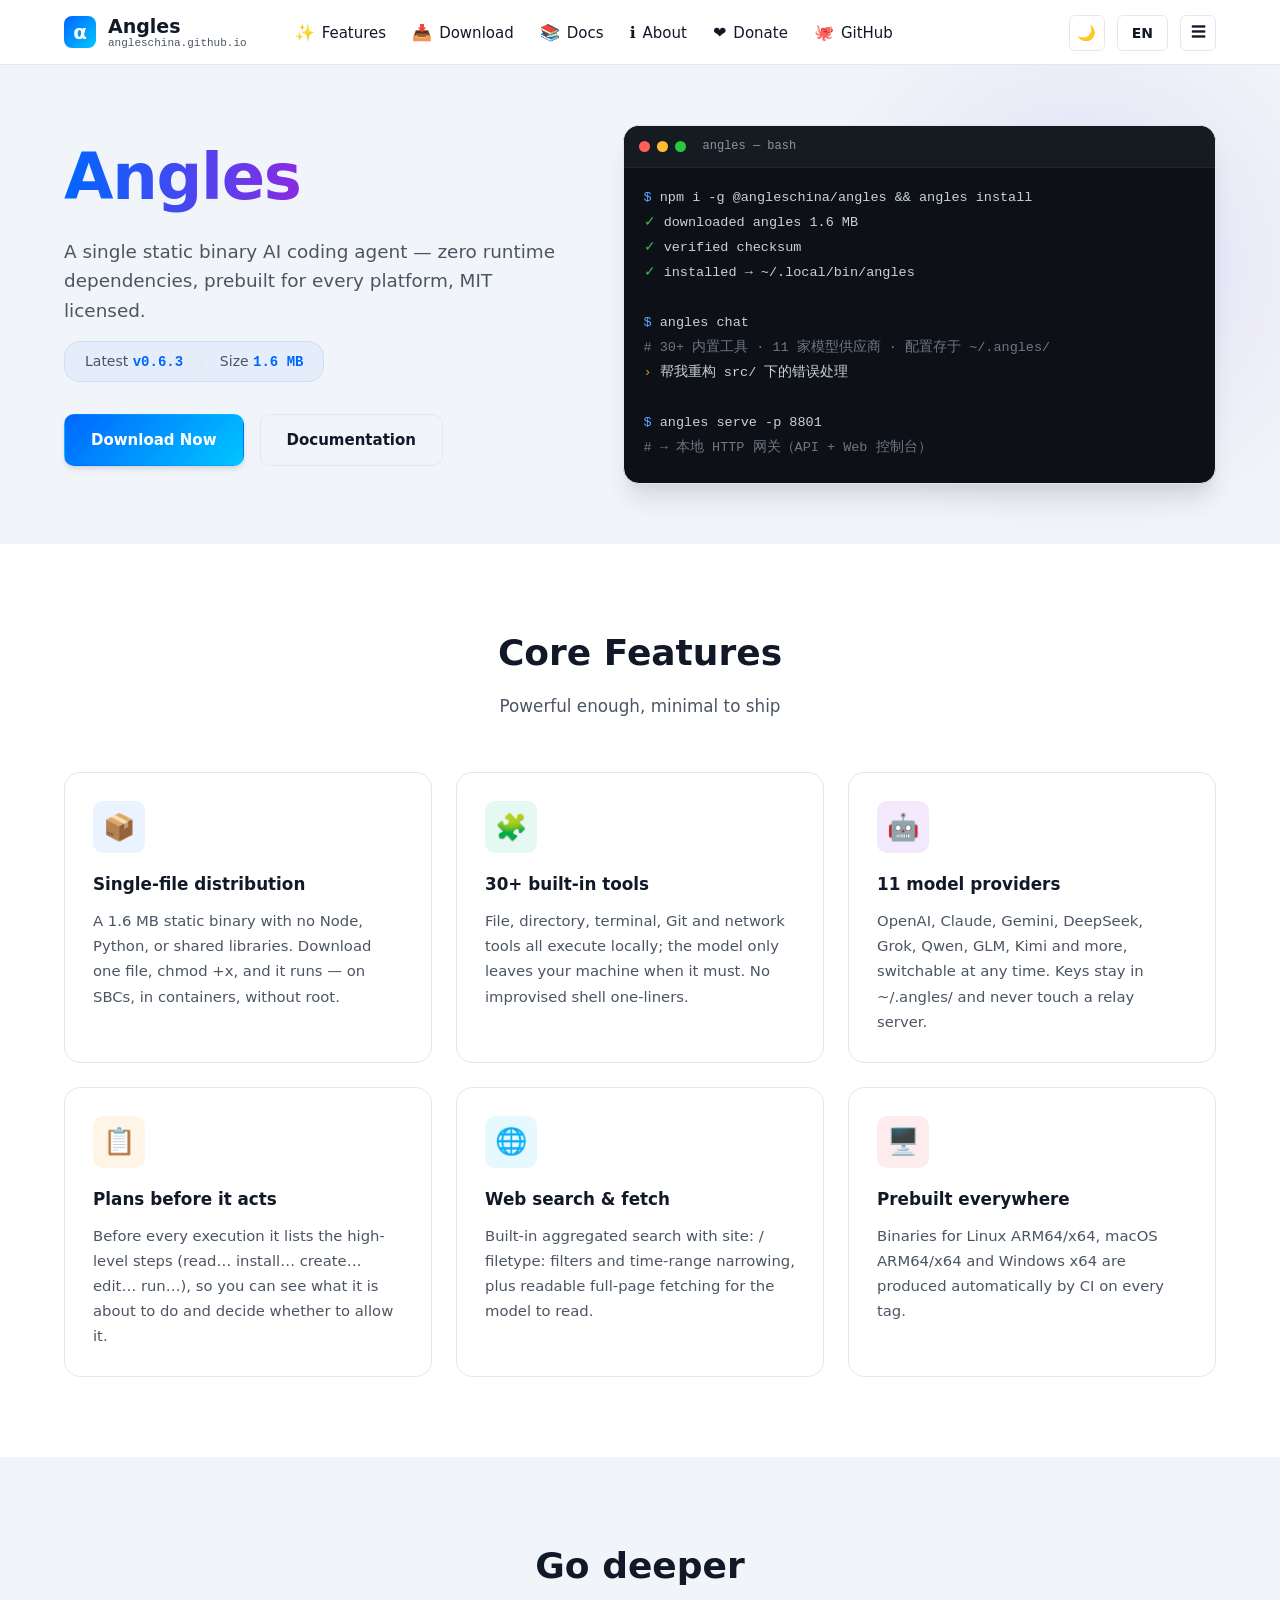
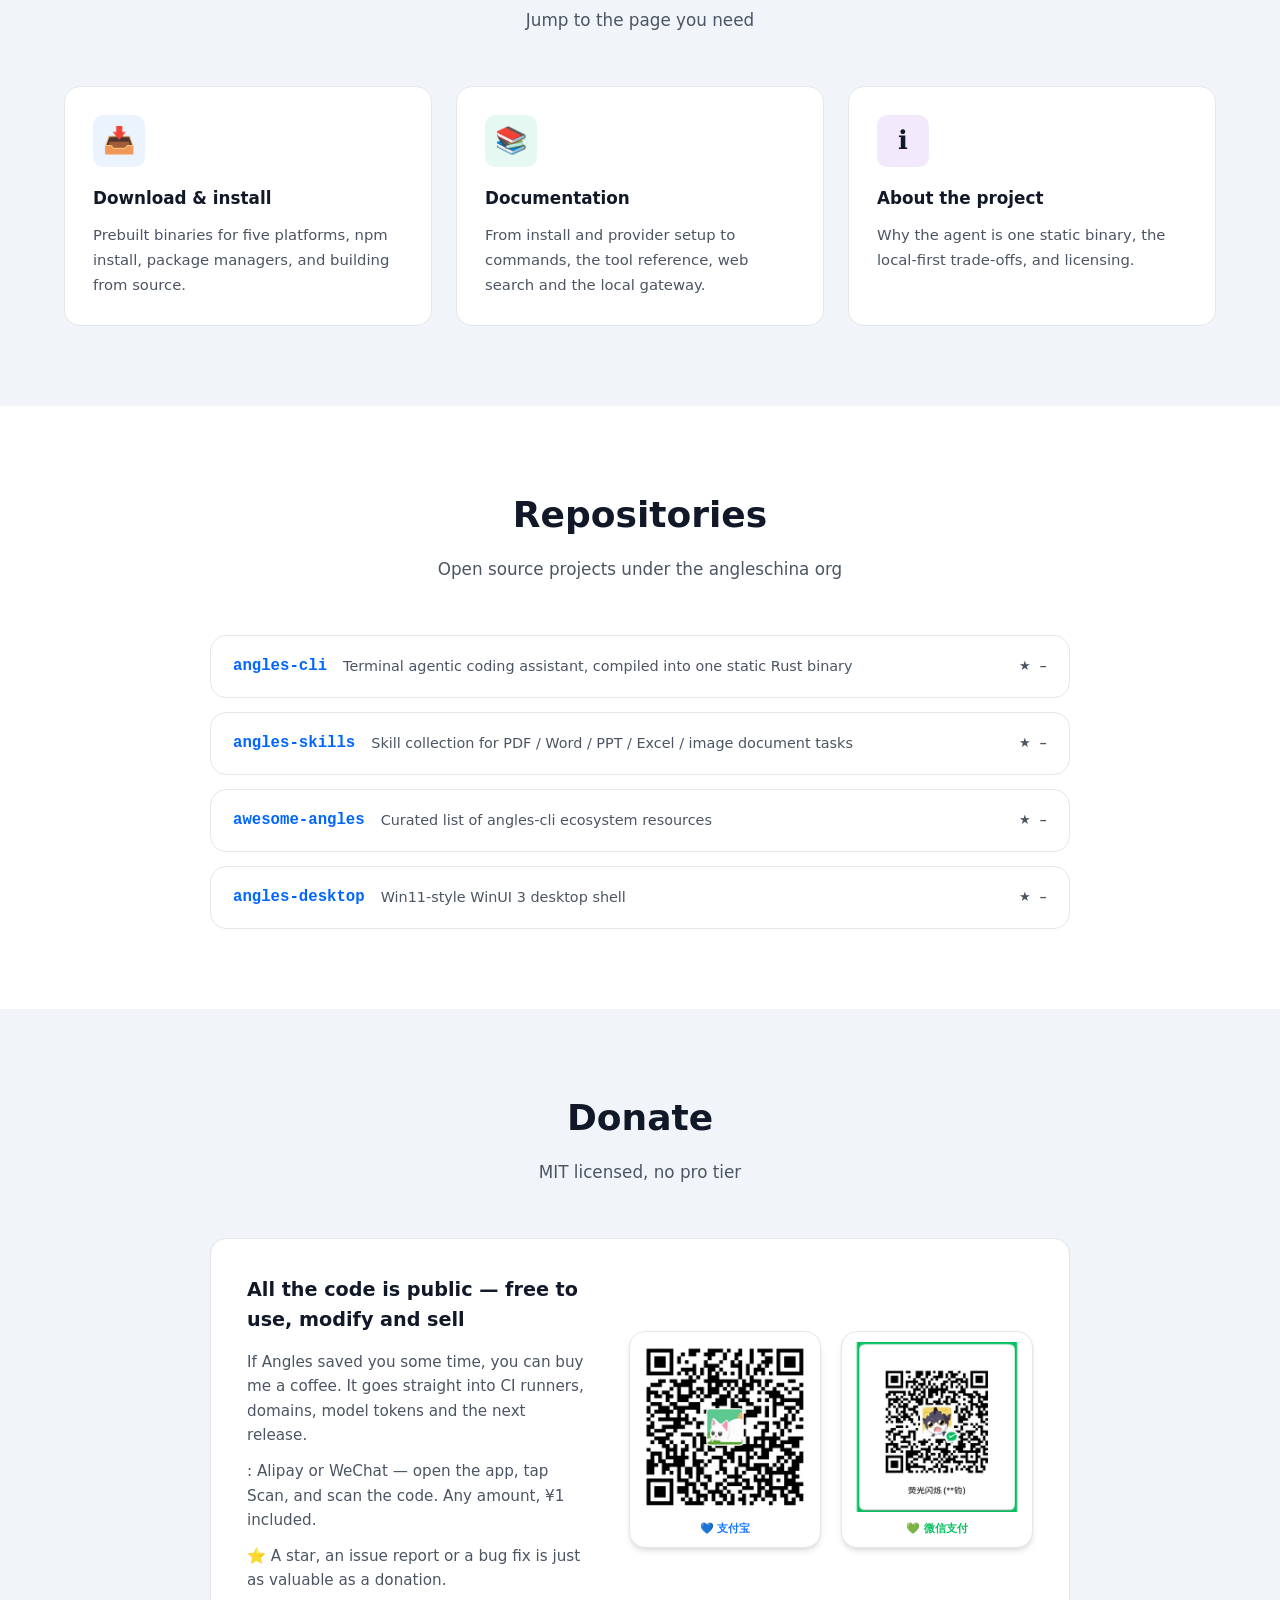
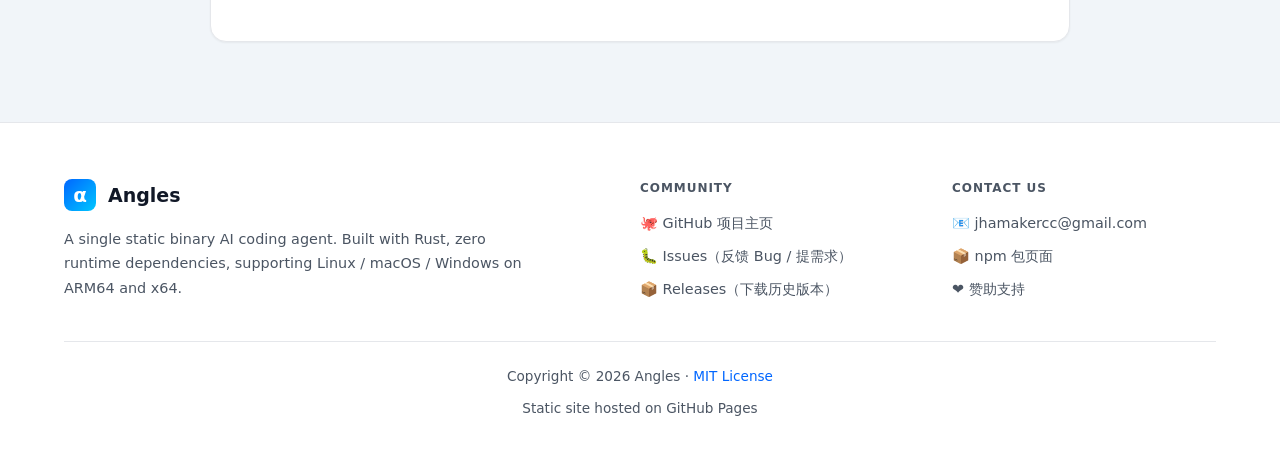
==== commit cc4f53b5: "feat(donate): add WeChat Pay QR alongside Alipay" ====
--- a/index.html
+++ b/index.html
@@ -229,13 +229,19 @@
         <div>
           <h3 data-i18n="donate.h3">所有代码都公开，免费使用、修改、商用</h3>
           <p data-i18n="donate.p1">如果 Angles 帮你省下了时间，欢迎请我喝杯咖啡 —— 这些钱会变成 CI 构建机、域名、模型 token，和下一个版本的开发时间。</p>
-          <p><span class="em" data-i18n="donate.em">支付宝</span><span data-i18n="donate.p2">：打开 App → 扫一扫 → 扫码。任意金额，¥1 也是心意。</span></p>
+          <p><span data-i18n="donate.p2">：支付宝或微信，打开 App → 扫一扫 → 扫码。任意金额，¥1 也是心意。</span></p>
           <p data-i18n="donate.p3">⭐ 点个 Star、提一个 Issue、修一个 bug，和捐款一样有价值。</p>
         </div>
-        <figure class="qr">
-          <img src="assets/alipay-qr.png" alt="支付宝赞赏码" width="200" height="200">
-          <figcaption data-i18n="donate.qr">打开支付宝扫一扫</figcaption>
-        </figure>
+        <div class="donate-codes">
+          <figure class="qr">
+            <img src="assets/alipay-qr.png" alt="支付宝赞赏码" width="170" height="170">
+            <figcaption class="pay-badge alipay">💙 支付宝</figcaption>
+          </figure>
+          <figure class="qr">
+            <img src="assets/wechat-qr.png" alt="微信赞赏码" width="170" height="170">
+            <figcaption class="pay-badge wechat">💚 微信支付</figcaption>
+          </figure>
+        </div>
       </div>
     </div>
   </section>
@@ -320,7 +326,7 @@
     'donate.title': '赞助', 'donate.sub': 'MIT 开源，没有 Pro 墙',
     'donate.h3': '所有代码都公开，免费使用、修改、商用',
     'donate.p1': '如果 Angles 帮你省下了时间，欢迎请我喝杯咖啡 —— 这些钱会变成 CI 构建机、域名、模型 token，和下一个版本的开发时间。',
-    'donate.em': '支付宝', 'donate.p2': '：打开 App → 扫一扫 → 扫码。任意金额，¥1 也是心意。',
+    'donate.p2': '：支付宝或微信，打开 App → 扫一扫 → 扫码。任意金额，¥1 也是心意。',
     'donate.p3': '⭐ 点个 Star、提一个 Issue、修一个 bug，和捐款一样有价值。',
     'donate.qr': '打开支付宝扫一扫',
     'footer.desc': '单文件静态二进制的 AI 编码 Agent。用 Rust 编译，零运行时依赖，支持 Linux / macOS / Windows 与 ARM64 / x64。',
@@ -364,7 +370,7 @@
     'donate.title': 'Donate', 'donate.sub': 'MIT licensed, no pro tier',
     'donate.h3': 'All the code is public — free to use, modify and sell',
     'donate.p1': 'If Angles saved you some time, you can buy me a coffee. It goes straight into CI runners, domains, model tokens and the next release.',
-    'donate.em': 'Alipay', 'donate.p2': ': open the app → Scan → scan the code. Any amount, ¥1 included.',
+    'donate.p2': ': Alipay or WeChat — open the app, tap Scan, and scan the code. Any amount, ¥1 included.',
     'donate.p3': '⭐ A star, an issue report or a bug fix is just as valuable as a donation.',
     'donate.qr': 'Scan with Alipay',
     'footer.desc': 'A single static binary AI coding agent. Built with Rust, zero runtime dependencies, supporting Linux / macOS / Windows on ARM64 and x64.',
--- a/style.css
+++ b/style.css
@@ -579,6 +579,9 @@
 
 @media (max-width: 640px) {
   .container { padding: 0 18px; }
+  .donate-codes { flex-direction: row; gap: 12px; }
+  .donate-codes .qr { padding: 8px; }
+  .donate-codes .qr img { width: 130px; height: 130px; }
   .section { padding: 56px 0; }
   .hero { padding: 44px 0; }
   .site-url { display: none; }
--- a/pages.css
+++ b/pages.css
@@ -0,0 +1,436 @@
+/* ==========================================================================
+   Angles — 页面专属组件（在 style.css 之后加载）
+   ========================================================================== */
+
+/* ── 页面标题区 ───────────────────────────────────────────────────────── */
+
+.page-hero {
+  position: relative;
+  padding: 56px 0 48px;
+  background: var(--color-bg-secondary);
+  overflow: hidden;
+}
+.page-hero .hero-glow { top: -160px; right: -80px; }
+.page-hero-inner { position: relative; z-index: 1; text-align: center; }
+.page-hero h1 {
+  font-size: clamp(2rem, 4vw, 3rem);
+  font-weight: 800;
+  letter-spacing: -.02em;
+  margin-bottom: 14px;
+}
+.page-hero p {
+  font-size: 1.05rem;
+  color: var(--color-text-secondary);
+  max-width: 640px;
+  margin: 0 auto;
+}
+
+/* ── 公告框 ───────────────────────────────────────────────────────────── */
+
+.notice {
+  display: flex;
+  gap: 18px;
+  align-items: flex-start;
+  padding: 22px 26px;
+  margin: 0 0 32px;
+  border-radius: var(--radius-lg);
+  background: rgba(245, 158, 11, .08);
+  border: 1px solid rgba(245, 158, 11, .25);
+}
+.notice-icon { font-size: 24px; flex: none; line-height: 1.4; }
+.notice p { font-size: .925rem; color: var(--color-text); margin-bottom: 6px; }
+.notice p:last-child { margin-bottom: 0; }
+.notice strong { color: var(--color-warning); }
+
+/* ── 下载卡片 ─────────────────────────────────────────────────────────── */
+
+.dl-card {
+  background: var(--color-bg);
+  border: 1px solid var(--color-border);
+  border-radius: var(--radius-lg);
+  padding: 32px;
+  margin-bottom: 28px;
+  box-shadow: var(--shadow-sm);
+}
+
+.dl-header {
+  display: flex;
+  align-items: center;
+  gap: 14px;
+  flex-wrap: wrap;
+  margin-bottom: 18px;
+}
+.dl-badge {
+  display: inline-flex;
+  align-items: center;
+  padding: 5px 15px;
+  border-radius: var(--radius-full);
+  background: var(--gradient-primary);
+  color: #fff;
+  font-size: .82rem;
+  font-weight: 700;
+  font-family: var(--font-mono);
+}
+.dl-date { font-size: .875rem; color: var(--color-text-secondary); }
+.dl-changelog {
+  margin-left: auto;
+  font-size: .875rem;
+  color: var(--color-primary);
+  font-weight: 500;
+}
+.dl-changelog:hover { text-decoration: underline; }
+
+.dl-card h2 { font-size: 1.55rem; font-weight: 700; margin-bottom: 8px; }
+.dl-req { font-size: .925rem; color: var(--color-text-secondary); margin-bottom: 24px; }
+
+/* 下载选项网格 */
+.dl-options {
+  display: grid;
+  grid-template-columns: repeat(auto-fit, minmax(300px, 1fr));
+  gap: 20px;
+}
+
+.dl-option {
+  background: var(--color-bg-secondary);
+  border: 1px solid var(--color-border);
+  border-radius: var(--radius-md);
+  padding: 22px;
+  display: flex;
+  flex-direction: column;
+}
+
+.dl-option h3 { font-size: 1.02rem; font-weight: 700; margin-bottom: 6px; }
+.dl-option > p { font-size: .875rem; color: var(--color-text-secondary); margin-bottom: 18px; }
+
+/* 文件名 + 体积 */
+.file-row {
+  display: flex;
+  align-items: center;
+  gap: 10px;
+  margin-bottom: 16px;
+}
+.file-name {
+  flex: 1;
+  min-width: 0;
+  font-family: var(--font-mono);
+  font-size: .78rem;
+  background: var(--color-bg);
+  border: 1px solid var(--color-border);
+  border-radius: var(--radius-sm);
+  padding: 7px 11px;
+  color: var(--color-text-secondary);
+  overflow: hidden;
+  text-overflow: ellipsis;
+  white-space: nowrap;
+}
+.file-size {
+  flex: none;
+  font-family: var(--font-mono);
+  font-size: .78rem;
+  font-weight: 600;
+  background: var(--color-bg);
+  border: 1px solid var(--color-border);
+  border-radius: var(--radius-sm);
+  padding: 7px 11px;
+  color: var(--color-text);
+}
+.file-hash {
+  font-family: var(--font-mono);
+  font-size: .72rem;
+  color: var(--color-text-secondary);
+  margin-bottom: 16px;
+  word-break: break-all;
+}
+
+/* 下载按钮组 */
+.dl-buttons { display: flex; flex-direction: column; gap: 10px; margin-top: auto; }
+
+.btn-dl {
+  display: flex;
+  align-items: center;
+  justify-content: center;
+  gap: 8px;
+  padding: 11px 16px;
+  border-radius: var(--radius-md);
+  font-size: .9rem;
+  font-weight: 600;
+  border: 1px solid var(--color-border);
+  background: var(--color-bg);
+  color: var(--color-text);
+  cursor: pointer;
+  text-align: center;
+  transition: transform .15s, border-color .15s, box-shadow .15s;
+}
+.btn-dl:hover {
+  border-color: var(--color-primary);
+  color: var(--color-primary);
+  transform: translateY(-1px);
+  box-shadow: var(--shadow-sm);
+}
+.btn-dl.primary {
+  background: var(--gradient-primary);
+  border-color: transparent;
+  color: #fff;
+}
+.btn-dl.primary:hover {
+  color: #fff;
+  box-shadow: var(--shadow-glow);
+}
+.btn-dl[disabled] { opacity: .5; pointer-events: none; }
+
+/* ── 包管理器区块 ─────────────────────────────────────────────────────── */
+
+.pm-card {
+  background: var(--color-bg);
+  border: 1px solid var(--color-border);
+  border-radius: var(--radius-lg);
+  padding: 30px;
+  margin-bottom: 28px;
+}
+.pm-head { display: flex; align-items: center; gap: 12px; margin-bottom: 14px; }
+.pm-head h3 { font-size: 1.15rem; font-weight: 700; }
+.pm-card > p { font-size: .925rem; color: var(--color-text-secondary); margin-bottom: 18px; }
+
+.code-block {
+  background: #0d1117;
+  border: 1px solid #21262d;
+  border-radius: var(--radius-md);
+  padding: 18px 20px;
+  font-family: var(--font-mono);
+  font-size: .84rem;
+  line-height: 2;
+  color: #c9d1d9;
+  overflow-x: auto;
+  white-space: pre;
+}
+.code-block .cm { color: #6e7681; }
+.code-block .pr { color: #58a6ff; }
+.code-block .cmd { color: #ffa657; }
+.code-block .ok { color: #3fb950; }
+
+.pm-note {
+  font-size: .875rem;
+  color: var(--color-text-secondary);
+  margin-top: 16px;
+  line-height: 1.8;
+}
+.pm-note code {
+  font-family: var(--font-mono);
+  font-size: .8rem;
+  background: var(--color-bg-secondary);
+  border: 1px solid var(--color-border);
+  border-radius: var(--radius-sm);
+  padding: 2px 7px;
+}
+
+/* ── 平台标签页 ───────────────────────────────────────────────────────── */
+
+.tabs {
+  display: flex;
+  gap: 8px;
+  flex-wrap: wrap;
+  margin-bottom: 28px;
+  border-bottom: 1px solid var(--color-border);
+  padding-bottom: 0;
+}
+.tab {
+  padding: 11px 20px;
+  font-size: .925rem;
+  font-weight: 600;
+  color: var(--color-text-secondary);
+  background: transparent;
+  border: none;
+  border-bottom: 2px solid transparent;
+  cursor: pointer;
+  font-family: var(--font-sans);
+  display: flex;
+  align-items: center;
+  gap: 8px;
+  transition: color .2s, border-color .2s;
+  margin-bottom: -1px;
+}
+.tab:hover { color: var(--color-text); }
+.tab.active { color: var(--color-primary); border-bottom-color: var(--color-primary); }
+.tab-panel { display: none; }
+.tab-panel.active { display: block; }
+
+/* ── 安装指南步骤 ─────────────────────────────────────────────────────── */
+
+.guide-steps { display: flex; flex-direction: column; gap: 4px; }
+.guide-step {
+  display: flex;
+  gap: 18px;
+  align-items: flex-start;
+  padding: 20px 0;
+  border-bottom: 1px solid var(--color-border);
+}
+.guide-step:last-child { border-bottom: none; }
+.guide-num {
+  flex: none;
+  width: 34px;
+  height: 34px;
+  border-radius: 50%;
+  background: var(--color-primary);
+  color: #fff;
+  display: grid;
+  place-items: center;
+  font-weight: 700;
+  font-size: 15px;
+}
+.guide-step h4 { font-size: .98rem; font-weight: 700; margin-bottom: 5px; }
+.guide-step p { font-size: .9rem; color: var(--color-text-secondary); }
+.guide-step code {
+  font-family: var(--font-mono);
+  font-size: .8rem;
+  background: var(--color-bg-secondary);
+  border: 1px solid var(--color-border);
+  border-radius: var(--radius-sm);
+  padding: 2px 7px;
+}
+
+/* ── 文档页 TOC ───────────────────────────────────────────────────────── */
+
+.doc-layout {
+  display: grid;
+  grid-template-columns: 220px 1fr;
+  gap: 48px;
+  align-items: start;
+}
+.doc-toc {
+  position: sticky;
+  top: calc(var(--header-height) + 24px);
+  border-left: 2px solid var(--color-border);
+  padding-left: 18px;
+}
+.doc-toc h4 {
+  font-size: .72rem;
+  font-weight: 700;
+  letter-spacing: .08em;
+  text-transform: uppercase;
+  color: var(--color-text-secondary);
+  margin-bottom: 12px;
+}
+.doc-toc a {
+  display: block;
+  font-size: .875rem;
+  color: var(--color-text-secondary);
+  padding: 6px 0;
+  transition: color .2s;
+}
+.doc-toc a:hover { color: var(--color-primary); }
+
+.doc-body h2 {
+  font-size: 1.45rem;
+  font-weight: 700;
+  margin: 40px 0 16px;
+  padding-top: 8px;
+}
+.doc-body h2:first-child { margin-top: 0; }
+.doc-body h3 { font-size: 1.1rem; font-weight: 700; margin: 26px 0 12px; }
+.doc-body p { font-size: .95rem; color: var(--color-text-secondary); margin-bottom: 14px; line-height: 1.8; }
+.doc-body ul { margin: 0 0 16px 22px; }
+.doc-body li { font-size: .95rem; color: var(--color-text-secondary); margin-bottom: 8px; line-height: 1.7; }
+.doc-body code {
+  font-family: var(--font-mono);
+  font-size: .84rem;
+  background: var(--color-bg-secondary);
+  border: 1px solid var(--color-border);
+  border-radius: var(--radius-sm);
+  padding: 2px 7px;
+}
+.doc-body pre {
+  background: #0d1117;
+  border: 1px solid #21262d;
+  border-radius: var(--radius-md);
+  padding: 18px 20px;
+  font-family: var(--font-mono);
+  font-size: .84rem;
+  line-height: 1.8;
+  color: #c9d1d9;
+  overflow-x: auto;
+  margin-bottom: 18px;
+}
+.doc-body pre code { background: none; border: none; padding: 0; color: inherit; }
+
+/* ── 关于页数据卡 ─────────────────────────────────────────────────────── */
+
+.stat-grid {
+  display: grid;
+  grid-template-columns: repeat(auto-fit, minmax(180px, 1fr));
+  gap: 20px;
+  margin-bottom: 40px;
+}
+.stat {
+  background: var(--color-bg);
+  border: 1px solid var(--color-border);
+  border-radius: var(--radius-lg);
+  padding: 24px;
+  text-align: center;
+}
+.stat .num {
+  font-size: 2rem;
+  font-weight: 800;
+  font-family: var(--font-mono);
+  background: var(--gradient-text);
+  -webkit-background-clip: text;
+  background-clip: text;
+  -webkit-text-fill-color: transparent;
+  display: block;
+  margin-bottom: 6px;
+}
+.stat .lbl { font-size: .875rem; color: var(--color-text-secondary); }
+
+.prose { max-width: 780px; }
+.prose h2 { font-size: 1.4rem; font-weight: 700; margin: 36px 0 14px; }
+.prose h2:first-child { margin-top: 0; }
+.prose p { font-size: .95rem; color: var(--color-text-secondary); margin-bottom: 16px; line-height: 1.85; }
+.prose ul { margin: 0 0 16px 22px; }
+.prose li { font-size: .95rem; color: var(--color-text-secondary); margin-bottom: 8px; line-height: 1.7; }
+.prose a { color: var(--color-primary); }
+.prose a:hover { text-decoration: underline; }
+
+/* ── 响应式 ───────────────────────────────────────────────────────────── */
+
+/* ── 赞助双码 ─────────────────────────────────────────────────────────── */
+
+.donate-codes {
+  display: flex;
+  gap: 20px;
+  flex: none;
+  align-items: center;
+}
+.donate-codes .qr { padding: 10px; }
+.donate-codes .qr img { width: 170px; height: 170px; }
+.donate-codes .pay-badge {
+  display: flex;
+  align-items: center;
+  justify-content: center;
+  gap: 5px;
+  font-size: 11px;
+  font-weight: 700;
+  padding-top: 8px;
+}
+.donate-codes .pay-badge.alipay { color: #1677FF; }
+.donate-codes .pay-badge.wechat { color: #07C160; }
+
+@media (max-width: 1100px) {
+  .donate-codes { flex-direction: column; gap: 14px; }
+  .donate-codes .qr img { width: 160px; height: 160px; }
+}
+
+@media (max-width: 960px) {
+  .doc-layout { grid-template-columns: 1fr; gap: 24px; }
+  .doc-toc { position: static; border-left: none; border-top: 1px solid var(--color-border); padding: 18px 0 0; }
+  .dl-changelog { margin-left: 0; width: 100%; }
+}
+
+@media (max-width: 640px) {
+  .dl-card, .pm-card { padding: 22px; }
+  .dl-options { grid-template-columns: 1fr; }
+  .code-block { font-size: .76rem; padding: 15px 16px; }
+  .tabs { gap: 0; overflow-x: auto; flex-wrap: nowrap; -webkit-overflow-scrolling: touch; }
+  .tab { padding: 11px 14px; font-size: .875rem; white-space: nowrap; }
+  .page-hero { padding: 40px 0 34px; }
+  .file-name { font-size: .72rem; }
+  .notice { padding: 18px 20px; gap: 14px; }
+}
